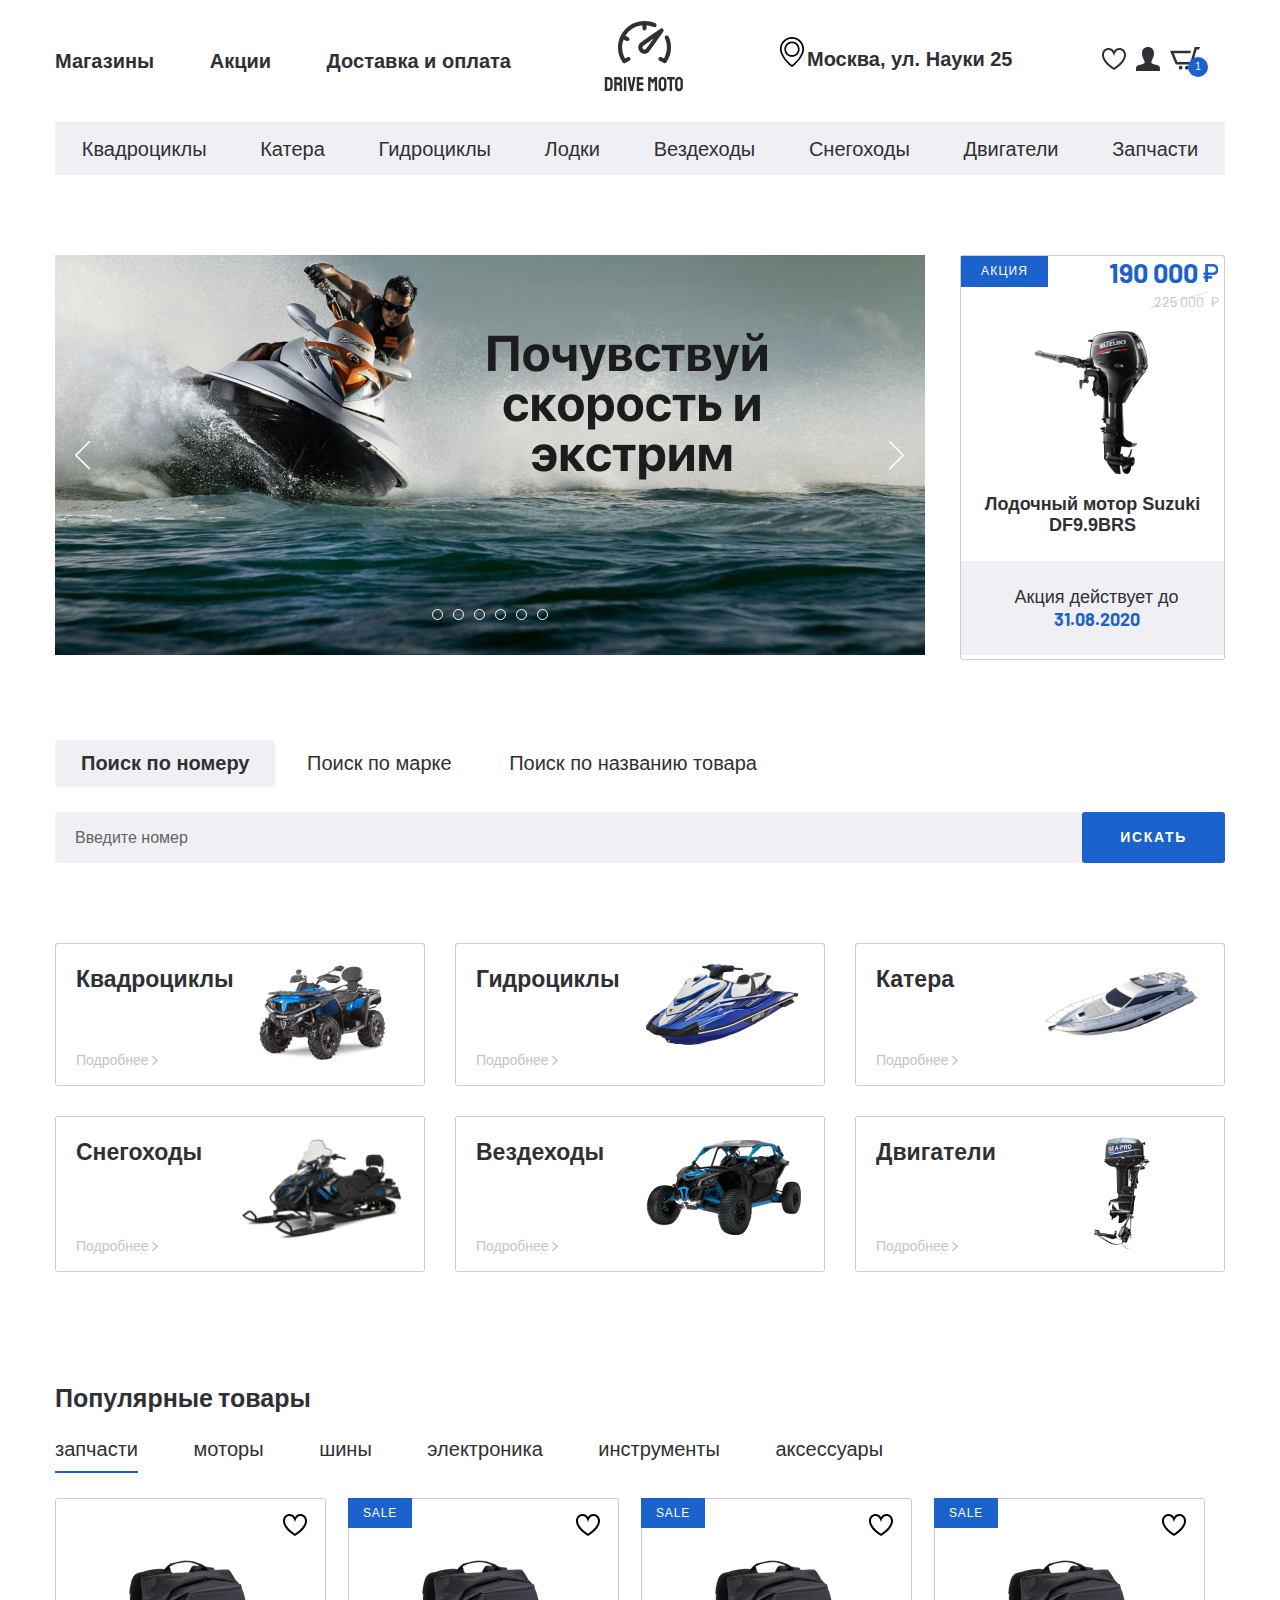
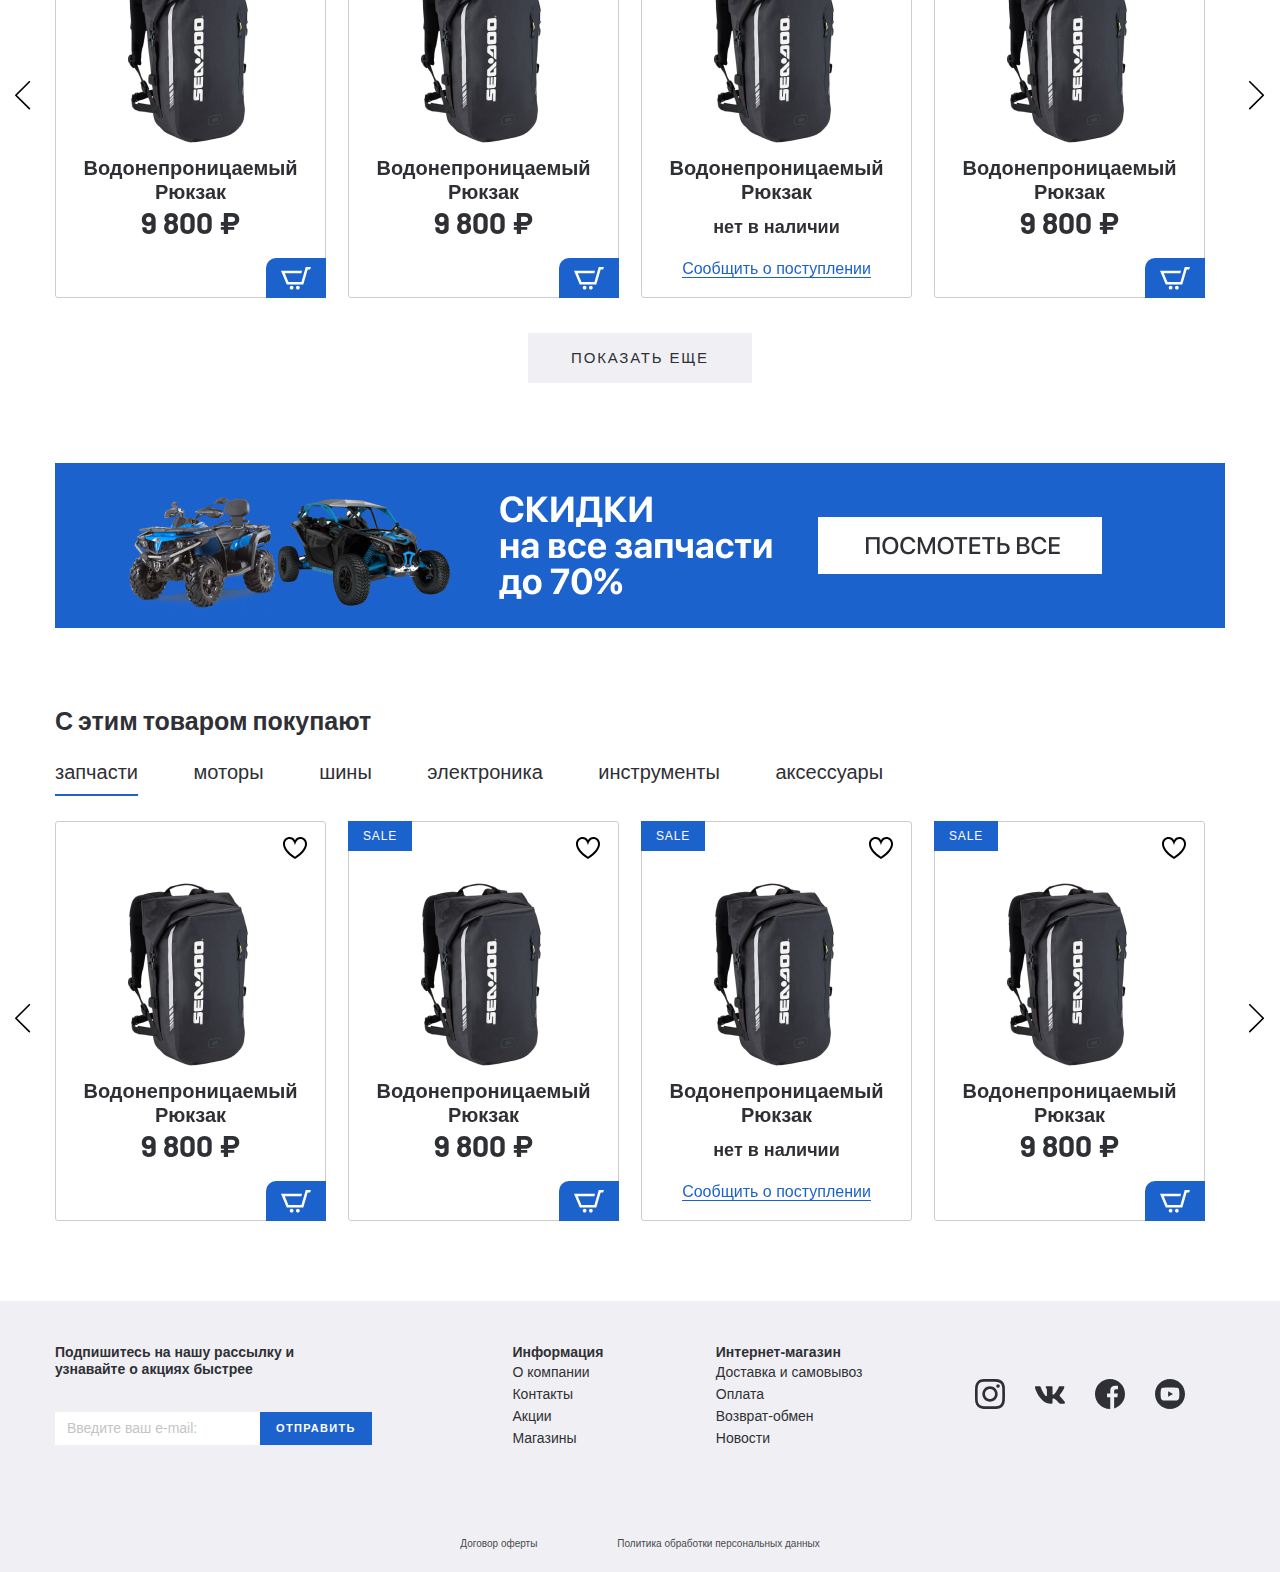
==== index.html @ 4c47f04c "Сверстал главную страницу магазина без адаптива" ====
<!DOCTYPE html>
<html lang="ru">

<head>
  <meta charset="UTF-8">
  <meta name="viewport" content="width=device-width, initial-scale=1.0">
  <meta http-equiv="X-UA-Compatible" content="ie=edge">
  <title>GIDRO</title>
  <link rel="stylesheet" href="css/normalize.css">
  <link rel="stylesheet" href="css/slick.css">
  <link rel="stylesheet" href="css/fonts.css">
  <link rel="preconnect" href="https://fonts.googleapis.com">
  <link rel="preconnect" href="https://fonts.gstatic.com" crossorigin>
  <link href="https://fonts.googleapis.com/css2?family=Barlow:wght@400;700&display=swap" rel="stylesheet">
  <link rel="stylesheet" href="css/style.css">
  <link rel="stylesheet" href="css/media.css">
</head>

<body>
  <header class="header">
    <div class="header__top">
      <div class="container">
        <div class="header__top-inner">
          <nav class="menu">
            <ul class="menu__list">
              <li class="menu__item">
                <a class="menu__link" href="#">
                  Магазины
                </a>
              </li>
              <li class="menu__item">
                <a class="menu__link" href="#">
                  Акции
                </a>
              </li>
              <li class="menu__item">
                <a class="menu__link" href="#">
                  Доставка и оплата
                </a>
              </li>
            </ul>
          </nav>
          <a class="logo" href="#">
            <img class="logo__img" src="images/logo.svg" alt="logo">
          </a>
          <div class="header__box">
            <p class="header__adress">
              Москва, ул. Науки 25
            </p>
            <ul class="user-list">
              <li class="user-list__item">
                <a class="user-list__link" href="#">
                  <img src="images/heart.svg" alt="">
                </a>
              </li>
              <li class="user-list__item">
                <a class="user-list__link" href="#">
                  <img src="images/user.svg" alt="">
                </a>
              </li>
              <li class="user-list__item">
                <a class="user-list__link basket" href="#">
                  <img src="images/basket.svg" alt="">
                  <p class="basket__num">1</p>
                </a>
              </li>
            </ul>
          </div>
        </div>
      </div>
    </div>
    <div class="header__bottom">
      <div class="container">
        <ul class="menu-categories">
          <li class="menu-categories__item">
            <a class="menu-categories__link" href="#">
              Квадроциклы
            </a>
          </li>
          <li class="menu-categories__item">
            <a class="menu-categories__link" href="#">
              Катера
            </a>
          </li>
          <li class="menu-categories__item">
            <a class="menu-categories__link" href="#">
              Гидроциклы
            </a>
          </li>
          <li class="menu-categories__item">
            <a class="menu-categories__link" href="#">
              Лодки
            </a>
          </li>
          <li class="menu-categories__item">
            <a class="menu-categories__link" href="#">
              Вездеходы
            </a>
          </li>
          <li class="menu-categories__item">
            <a class="menu-categories__link" href="#">
              Снегоходы
            </a>
          </li>
          <li class="menu-categories__item">
            <a class="menu-categories__link" href="#">
              Двигатели
            </a>
          </li>
          <li class="menu-categories__item">
            <a class="menu-categories__link" href="#">
              Запчасти
            </a>
          </li>
        </ul>
      </div>
    </div>
  </header>

  <section class="banner-section page-section">
    <div class="container">
      <div class="banner-section__inner">
        <div class="banner-section__slider">
          <a class="banner-section__slider-item" href="#">
            <img src="images/banner-slider.jpg" alt="">
          </a>
          <a class="banner-section__slider-item" href="#">
            <img src="images/banner-slider.jpg" alt="">
          </a>
          <a class="banner-section__slider-item" href="#">
            <img src="images/banner-slider.jpg" alt="">
          </a>
          <a class="banner-section__slider-item" href="#">
            <img src="images/banner-slider.jpg" alt="">
          </a>
          <a class="banner-section__slider-item" href="#">
            <img src="images/banner-slider.jpg" alt="">
          </a>
          <a class="banner-section__slider-item" href="#">
            <img src="images/banner-slider.jpg" alt="">
          </a>
        </div>
        <a class="banner-section__item sale-item" href="#">
          <div class="sale-item__top">
            <p class="sale-item__info">
              акция
            </p>
            <div class="sale-item__price">
              <div class="price sale-item__price-new">190 000</div>
              <div class="price sale-item__price-old">225 000</div>
            </div>
          </div>
          <img class="sale-item__img" src="images/content/sale-1.png" alt="">
          <h5 class="sale-item__title">
            Лодочный мотор
            Suzuki DF9.9BRS
          </h5>
          <div class="sale-item__footer">
            Акция действует до
            <span>31.08.2020</span>
          </div>
        </a>
      </div>
    </div>
  </section>
  <div class="search page-section">
    <div class="container">
      <div class="search__inner">
        <div class="search__tabs">
          <a class="tab search__tabs-item tab--active" href="#tab-1">
            Поиск по номеру
          </a>
          <a class="tab search__tabs-item" href="#tab-2">
            Поиск по марке
          </a>
          <a class="tab search__tabs-item" href="#tab-3">
            Поиск по названию товара
          </a>
          <div class="search__content">
            <div id="tab-1" class="tabs-content search__content-item tabs-content--active">
              <form class="search__content-form">
                <input class="search__content-input" type="text" placeholder="Введите номер">
                <button class="search__content-btn" type="submit">искать</button>
              </form>
            </div>
            <div id="tab-2" class="tabs-content search__content-item">
              <form class="search__content-form">
                <input class="search__content-input" type="text" placeholder="Введите марку">
                <button class="search__content-btn" type="submit">искать</button>
              </form>
            </div>
            <div id="tab-3" class="tabs-content search__content-item">
              <form class="search__content-form">
                <input class="search__content-input" type="text" placeholder="Введите название товара">
                <button class="search__content-btn" type="submit">искать</button>
              </form>
            </div>
          </div>
        </div>
      </div>
    </div>
  </div>
  <section class="categories page-section">
    <div class="container">
      <div class="categories__inner">
        <a class="categories__item" href="#">
          <div class="categories__item-info">
            <h4 class="categories__item-title">Квадроциклы</h4>
            <p class="categories__item-text">Подробнее</p>
          </div>
          <div class="categories__item-img">
            <img src="images/categories-1.png" alt="">
          </div>
        </a>
        <a class="categories__item" href="#">
          <div class="categories__item-info">
            <h4 class="categories__item-title">Гидроциклы</h4>
            <p class="categories__item-text">Подробнее</p>
          </div>
          <div class="categories__item-img">
            <img src="images/categories-2.png" alt="">
          </div>
        </a>
        <a class="categories__item" href="#">
          <div class="categories__item-info">
            <h4 class="categories__item-title">Катера</h4>
            <p class="categories__item-text">Подробнее</p>
          </div>
          <div class="categories__item-img">
            <img src="images/categories-3.png" alt="">
          </div>
        </a>
        <a class="categories__item" href="#">
          <div class="categories__item-info">
            <h4 class="categories__item-title">Снегоходы</h4>
            <p class="categories__item-text">Подробнее</p>
          </div>
          <div class="categories__item-img">
            <img src="images/categories-4.png" alt="">
          </div>
        </a>
        <a class="categories__item" href="#">
          <div class="categories__item-info">
            <h4 class="categories__item-title">Вездеходы</h4>
            <p class="categories__item-text">Подробнее</p>
          </div>
          <div class="categories__item-img">
            <img src="images/categories-5.png" alt="">
          </div>
        </a>
        <a class="categories__item" href="#">
          <div class="categories__item-info">
            <h4 class="categories__item-title">Двигатели</h4>
            <p class="categories__item-text">Подробнее</p>
          </div>
          <div class="categories__item-img">
            <img src="images/categories-6.png" alt="">
          </div>
        </a>
      </div>
    </div>
  </section>
  <section class="products">
    <div class="container">
      <div class="products__inner">
        <h3 class="products__title">Популярные товары</h3>
        <div class="tabs-wrapper">
          <div class="tabs products__tabs">
            <a class="tab products__tab tab--active" href="#product-tab-1">запчасти</a>
            <a class="tab products__tab" href="#product-tab-2">моторы</a>
            <a class="tab products__tab" href="#product-tab-3">шины </a>
            <a class="tab products__tab" href="#product-tab-4">электроника</a>
            <a class="tab products__tab" href="#product-tab-5">инструменты</a>
            <a class="tab products__tab" href="#product-tab-6">аксессуары </a>
          </div>
          <div class="tabs-container products__container">
            <div id="product-tab-1" class="tabs-content products__content ">
              <div class="product-slider">
                <div class="product-slider__item">
                  <div class="product-item__wrapper ">
                    <button class="product-item__favorite"></button>
                    <button class="product-item__basket">
                      <img src="images/basket-white.svg" alt="">
                    </button>
                    <a class="product-item__notify-link" href="">
                      <span>Сообщить о поступлении</span>
                    </a>
                    <a class="product-item " href="#">
                      <p class="product-item__hover-text">
                        посмотреть товар
                      </p>
                      <img class="product-item__img" src="images/product-1.png" alt="">
                      <h4 class="product-item__title">
                        Водонепроницаемый
                        Рюкзак
                      </h4>
                      <p class="price product-item__price">
                        9 800 ₽
                      </p>
                      <p class="product-item__notify-text">
                        нет в наличии
                      </p>
                    </a>
                  </div>
                </div>
                <div class="product-slider__item">
                  <div class="product-item__wrapper">
                    <button class="product-item__favorite"></button>
                    <button class="product-item__basket">
                      <img src="images/basket-white.svg" alt="">
                    </button>
                    <a class="product-item__notify-link" href="">
                      <span>Сообщить о поступлении</span>
                    </a>
                    <a class="product-item product-item--sale" href="#">
                      <p class="product-item__hover-text">
                        посмотреть товар
                      </p>
                      <img class="product-item__img" src="images/product-1.png" alt="">
                      <h4 class="product-item__title">
                        Водонепроницаемый
                        Рюкзак
                      </h4>
                      <p class="price product-item__price">
                        9 800 ₽
                      </p>
                      <p class="product-item__notify-text">
                        нет в наличии
                      </p>
                    </a>
                  </div>
                </div>
                <div class="product-slider__item">
                  <div class="product-item__wrapper product-item__not-available">
                    <button class="product-item__favorite"></button>
                    <button class="product-item__basket">
                      <img src="images/basket-white.svg" alt="">
                    </button>
                    <a class="product-item__notify-link" href="">
                      <span>Сообщить о поступлении</span>
                    </a>
                    <a class="product-item product-item--sale" href="#">
                      <p class="product-item__hover-text">
                        посмотреть товар
                      </p>
                      <img class="product-item__img" src="images/product-1.png" alt="">
                      <h4 class="product-item__title">
                        Водонепроницаемый
                        Рюкзак
                      </h4>
                      <p class="price product-item__price">
                        9 800 ₽
                      </p>
                      <p class="product-item__notify-text">
                        нет в наличии
                      </p>
                    </a>
                  </div>
                </div>
                <div class="product-slider__item">
                  <div class="product-item__wrapper">
                    <button class="product-item__favorite"></button>
                    <button class="product-item__basket">
                      <img src="images/basket-white.svg" alt="">
                    </button>
                    <a class="product-item__notify-link" href="">
                      <span>Сообщить о поступлении</span>
                    </a>
                    <a class="product-item product-item--sale" href="#">
                      <p class="product-item__hover-text">
                        посмотреть товар
                      </p>
                      <img class="product-item__img" src="images/product-1.png" alt="">
                      <h4 class="product-item__title">
                        Водонепроницаемый
                        Рюкзак
                      </h4>
                      <p class="price product-item__price">
                        9 800 ₽
                      </p>
                      <p class="product-item__notify-text">
                        нет в наличии
                      </p>
                    </a>
                  </div>
                </div>
                <div class="product-slider__item">
                  <div class="product-item__wrapper product-item__not-available">
                    <button class="product-item__favorite"></button>
                    <button class="product-item__basket">
                      <img src="images/basket-white.svg" alt="">
                    </button>
                    <a class="product-item__notify-link" href="">
                      <span>Сообщить о поступлении</span>
                    </a>
                    <a class="product-item product-item--sale" href="#">
                      <p class="product-item__hover-text">
                        посмотреть товар
                      </p>
                      <img class="product-item__img" src="images/product-1.png" alt="">
                      <h4 class="product-item__title">
                        Водонепроницаемый
                        Рюкзак
                      </h4>
                      <p class="price product-item__price">
                        9 800 ₽
                      </p>
                      <p class="product-item__notify-text">
                        нет в наличии
                      </p>
                    </a>
                  </div>
                </div>
                <div class="product-slider__item">
                  <div class="product-item__wrapper product-item__not-available">
                    <button class="product-item__favorite"></button>
                    <button class="product-item__basket">
                      <img src="images/basket-white.svg" alt="">
                    </button>
                    <a class="product-item__notify-link" href="">
                      <span>Сообщить о поступлении</span>
                    </a>
                    <a class="product-item product-item--sale" href="#">
                      <p class="product-item__hover-text">
                        посмотреть товар
                      </p>
                      <img class="product-item__img" src="images/product-1.png" alt="">
                      <h4 class="product-item__title">
                        Водонепроницаемый
                        Рюкзак
                      </h4>
                      <p class="price product-item__price">
                        9 800 ₽
                      </p>
                      <p class="product-item__notify-text">
                        нет в наличии
                      </p>
                    </a>
                  </div>
                </div>
                <div class="product-slider__item">
                  <div class="product-item__wrapper product-item__not-available">
                    <button class="product-item__favorite"></button>
                    <button class="product-item__basket">
                      <img src="images/basket-white.svg" alt="">
                    </button>
                    <a class="product-item__notify-link" href="#">
                      <span>Сообщить о поступлении</span>
                    </a>
                    <a class="product-item product-item--sale" href="#">
                      <p class="product-item__hover-text">
                        посмотреть товар
                      </p>
                      <img class="product-item__img" src="images/product-1.png" alt="">
                      <h4 class="product-item__title">
                        Водонепроницаемый
                        Рюкзак
                      </h4>
                      <p class="price product-item__price">
                        9 800 ₽
                      </p>
                      <p class="product-item__notify-text">
                        нет в наличии
                      </p>
                    </a>
                  </div>
                </div>
              </div>
            </div>
            <div id="product-tab-2" class="tabs-content products__content tabs-content--active">
              <div class="product-slider">
                <div class="product-slider__item">
                  <div class="product-item__wrapper ">
                    <button class="product-item__favorite"></button>
                    <button class="product-item__basket">
                      <img src="images/basket-white.svg" alt="">
                    </button>
                    <a class="product-item__notify-link" href="">
                      <span>Сообщить о поступлении</span>
                    </a>
                    <a class="product-item " href="#">
                      <p class="product-item__hover-text">
                        посмотреть товар
                      </p>
                      <img class="product-item__img" src="images/product-1.png" alt="">
                      <h4 class="product-item__title">
                        Водонепроницаемый
                        Рюкзак
                      </h4>
                      <p class="price product-item__price">
                        9 800 ₽
                      </p>
                      <p class="product-item__notify-text">
                        нет в наличии
                      </p>
                    </a>
                  </div>
                </div>
                <div class="product-slider__item">
                  <div class="product-item__wrapper">
                    <button class="product-item__favorite"></button>
                    <button class="product-item__basket">
                      <img src="images/basket-white.svg" alt="">
                    </button>
                    <a class="product-item__notify-link" href="">
                      <span>Сообщить о поступлении</span>
                    </a>
                    <a class="product-item product-item--sale" href="#">
                      <p class="product-item__hover-text">
                        посмотреть товар
                      </p>
                      <img class="product-item__img" src="images/product-1.png" alt="">
                      <h4 class="product-item__title">
                        Водонепроницаемый
                        Рюкзак
                      </h4>
                      <p class="price product-item__price">
                        9 800 ₽
                      </p>
                      <p class="product-item__notify-text">
                        нет в наличии
                      </p>
                    </a>
                  </div>
                </div>
                <div class="product-slider__item">
                  <div class="product-item__wrapper product-item__not-available">
                    <button class="product-item__favorite"></button>
                    <button class="product-item__basket">
                      <img src="images/basket-white.svg" alt="">
                    </button>
                    <a class="product-item__notify-link" href="">
                      <span>Сообщить о поступлении</span>
                    </a>
                    <a class="product-item product-item--sale" href="#">
                      <p class="product-item__hover-text">
                        посмотреть товар
                      </p>
                      <img class="product-item__img" src="images/product-1.png" alt="">
                      <h4 class="product-item__title">
                        Водонепроницаемый
                        Рюкзак
                      </h4>
                      <p class="price product-item__price">
                        9 800 ₽
                      </p>
                      <p class="product-item__notify-text">
                        нет в наличии
                      </p>
                    </a>
                  </div>
                </div>
                <div class="product-slider__item">
                  <div class="product-item__wrapper">
                    <button class="product-item__favorite"></button>
                    <button class="product-item__basket">
                      <img src="images/basket-white.svg" alt="">
                    </button>
                    <a class="product-item__notify-link" href="">
                      <span>Сообщить о поступлении</span>
                    </a>
                    <a class="product-item product-item--sale" href="#">
                      <p class="product-item__hover-text">
                        посмотреть товар
                      </p>
                      <img class="product-item__img" src="images/product-1.png" alt="">
                      <h4 class="product-item__title">
                        Водонепроницаемый
                        Рюкзак
                      </h4>
                      <p class="price product-item__price">
                        9 800 ₽
                      </p>
                      <p class="product-item__notify-text">
                        нет в наличии
                      </p>
                    </a>
                  </div>
                </div>
                <div class="product-slider__item">
                  <div class="product-item__wrapper product-item__not-available">
                    <button class="product-item__favorite"></button>
                    <button class="product-item__basket">
                      <img src="images/basket-white.svg" alt="">
                    </button>
                    <a class="product-item__notify-link" href="">
                      <span>Сообщить о поступлении</span>
                    </a>
                    <a class="product-item product-item--sale" href="#">
                      <p class="product-item__hover-text">
                        посмотреть товар
                      </p>
                      <img class="product-item__img" src="images/product-1.png" alt="">
                      <h4 class="product-item__title">
                        Водонепроницаемый
                        Рюкзак
                      </h4>
                      <p class="price product-item__price">
                        9 800 ₽
                      </p>
                      <p class="product-item__notify-text">
                        нет в наличии
                      </p>
                    </a>
                  </div>
                </div>
                <div class="product-slider__item">
                  <div class="product-item__wrapper product-item__not-available">
                    <button class="product-item__favorite"></button>
                    <button class="product-item__basket">
                      <img src="images/basket-white.svg" alt="">
                    </button>
                    <a class="product-item__notify-link" href="">
                      <span>Сообщить о поступлении</span>
                    </a>
                    <a class="product-item product-item--sale" href="#">
                      <p class="product-item__hover-text">
                        посмотреть товар
                      </p>
                      <img class="product-item__img" src="images/product-1.png" alt="">
                      <h4 class="product-item__title">
                        Водонепроницаемый
                        Рюкзак
                      </h4>
                      <p class="price product-item__price">
                        9 800 ₽
                      </p>
                      <p class="product-item__notify-text">
                        нет в наличии
                      </p>
                    </a>
                  </div>
                </div>
                <div class="product-slider__item">
                  <div class="product-item__wrapper product-item__not-available">
                    <button class="product-item__favorite"></button>
                    <button class="product-item__basket">
                      <img src="images/basket-white.svg" alt="">
                    </button>
                    <a class="product-item__notify-link" href="#">
                      <span>Сообщить о поступлении</span>
                    </a>
                    <a class="product-item product-item--sale" href="#">
                      <p class="product-item__hover-text">
                        посмотреть товар
                      </p>
                      <img class="product-item__img" src="images/product-1.png" alt="">
                      <h4 class="product-item__title">
                        Водонепроницаемый
                        Рюкзак
                      </h4>
                      <p class="price product-item__price">
                        9 800 ₽
                      </p>
                      <p class="product-item__notify-text">
                        нет в наличии
                      </p>
                    </a>
                  </div>
                </div>
              </div>
            </div>
            <div id="product-tab-3" class="tabs-content products__content">slider-3</div>
            <div id="product-tab-4" class="tabs-content products__content">slider-4</div>
            <div id="product-tab-5" class="tabs-content products__content">slider-5</div>
            <div id="product-tab-6" class="tabs-content products__content">slider-6</div>
          </div>
        </div>
        <div class="product__more">
          <a class="product__more-link" href="#">Показать еще</a>
        </div>
      </div>
    </div>
  </section>

  <div class="banner">
    <div class="container">
      <a class="banner__link" href="#">
        <img src="images/content/banner.jpg" alt="">
      </a>
    </div>
  </div>

    <section class="products">
    <div class="container">
      <div class="products__inner">
        <h3 class="products__title">С этим товаром покупают</h3>
        <div class="tabs-wrapper">
          <div class="tabs products__tabs">
            <a class="tab products__tab tab--active" href="#popular-tab-1">запчасти</a>
            <a class="tab products__tab" href="#popular-tab-2">моторы</a>
            <a class="tab products__tab" href="#popular-tab-3">шины </a>
            <a class="tab products__tab" href="#popular-tab-4">электроника</a>
            <a class="tab products__tab" href="#popular-tab-5">инструменты</a>
            <a class="tab products__tab" href="#popular-tab-6">аксессуары </a>
          </div>
          <div class="tabs-container products__container">
            <div id="popular-tab-1" class="tabs-content products__content ">
              <div class="product-slider">
                <div class="product-slider__item">
                  <div class="product-item__wrapper ">
                    <button class="product-item__favorite"></button>
                    <button class="product-item__basket">
                      <img src="images/basket-white.svg" alt="">
                    </button>
                    <a class="product-item__notify-link" href="">
                      <span>Сообщить о поступлении</span>
                    </a>
                    <a class="product-item " href="#">
                      <p class="product-item__hover-text">
                        посмотреть товар
                      </p>
                      <img class="product-item__img" src="images/product-1.png" alt="">
                      <h4 class="product-item__title">
                        Водонепроницаемый
                        Рюкзак
                      </h4>
                      <p class="price product-item__price">
                        9 800 ₽
                      </p>
                      <p class="product-item__notify-text">
                        нет в наличии
                      </p>
                    </a>
                  </div>
                </div>
                <div class="product-slider__item">
                  <div class="product-item__wrapper">
                    <button class="product-item__favorite"></button>
                    <button class="product-item__basket">
                      <img src="images/basket-white.svg" alt="">
                    </button>
                    <a class="product-item__notify-link" href="">
                      <span>Сообщить о поступлении</span>
                    </a>
                    <a class="product-item product-item--sale" href="#">
                      <p class="product-item__hover-text">
                        посмотреть товар
                      </p>
                      <img class="product-item__img" src="images/product-1.png" alt="">
                      <h4 class="product-item__title">
                        Спасательный жилет BRP Men's Airflow PFD
                      </h4>
                      <p class="price product-item__price">
                        6 900 ₽
                      </p>
                      <p class="product-item__notify-text">
                        нет в наличии
                      </p>
                    </a>
                  </div>
                </div>
                <div class="product-slider__item">
                  <div class="product-item__wrapper product-item__not-available">
                    <button class="product-item__favorite"></button>
                    <button class="product-item__basket">
                      <img src="images/basket-white.svg" alt="">
                    </button>
                    <a class="product-item__notify-link" href="">
                      <span>Сообщить о поступлении</span>
                    </a>
                    <a class="product-item product-item--sale" href="#">
                      <p class="product-item__hover-text">
                        посмотреть товар
                      </p>
                      <img class="product-item__img" src="images/product-1.png" alt="">
                      <h4 class="product-item__title">
                        Водонепроницаемый
                        Рюкзак
                      </h4>
                      <p class="price product-item__price">
                        9 800 ₽
                      </p>
                      <p class="product-item__notify-text">
                        нет в наличии
                      </p>
                    </a>
                  </div>
                </div>
                <div class="product-slider__item">
                  <div class="product-item__wrapper">
                    <button class="product-item__favorite"></button>
                    <button class="product-item__basket">
                      <img src="images/basket-white.svg" alt="">
                    </button>
                    <a class="product-item__notify-link" href="">
                      <span>Сообщить о поступлении</span>
                    </a>
                    <a class="product-item product-item--sale" href="#">
                      <p class="product-item__hover-text">
                        посмотреть товар
                      </p>
                      <img class="product-item__img" src="images/product-1.png" alt="">
                      <h4 class="product-item__title">
                        Водонепроницаемый
                        Рюкзак
                      </h4>
                      <p class="price product-item__price">
                        9 800 ₽
                      </p>
                      <p class="product-item__notify-text">
                        нет в наличии
                      </p>
                    </a>
                  </div>
                </div>
                <div class="product-slider__item">
                  <div class="product-item__wrapper product-item__not-available">
                    <button class="product-item__favorite"></button>
                    <button class="product-item__basket">
                      <img src="images/basket-white.svg" alt="">
                    </button>
                    <a class="product-item__notify-link" href="">
                      <span>Сообщить о поступлении</span>
                    </a>
                    <a class="product-item product-item--sale" href="#">
                      <p class="product-item__hover-text">
                        посмотреть товар
                      </p>
                      <img class="product-item__img" src="images/product-1.png" alt="">
                      <h4 class="product-item__title">
                        Водонепроницаемый
                        Рюкзак
                      </h4>
                      <p class="price product-item__price">
                        9 800 ₽
                      </p>
                      <p class="product-item__notify-text">
                        нет в наличии
                      </p>
                    </a>
                  </div>
                </div>
                <div class="product-slider__item">
                  <div class="product-item__wrapper product-item__not-available">
                    <button class="product-item__favorite"></button>
                    <button class="product-item__basket">
                      <img src="images/basket-white.svg" alt="">
                    </button>
                    <a class="product-item__notify-link" href="">
                      <span>Сообщить о поступлении</span>
                    </a>
                    <a class="product-item product-item--sale" href="#">
                      <p class="product-item__hover-text">
                        посмотреть товар
                      </p>
                      <img class="product-item__img" src="images/product-1.png" alt="">
                      <h4 class="product-item__title">
                        Водонепроницаемый
                        Рюкзак
                      </h4>
                      <p class="price product-item__price">
                        9 800 ₽
                      </p>
                      <p class="product-item__notify-text">
                        нет в наличии
                      </p>
                    </a>
                  </div>
                </div>
                <div class="product-slider__item">
                  <div class="product-item__wrapper product-item__not-available">
                    <button class="product-item__favorite"></button>
                    <button class="product-item__basket">
                      <img src="images/basket-white.svg" alt="">
                    </button>
                    <a class="product-item__notify-link" href="#">
                      <span>Сообщить о поступлении</span>
                    </a>
                    <a class="product-item product-item--sale" href="#">
                      <p class="product-item__hover-text">
                        посмотреть товар
                      </p>
                      <img class="product-item__img" src="images/product-1.png" alt="">
                      <h4 class="product-item__title">
                        Водонепроницаемый
                        Рюкзак
                      </h4>
                      <p class="price product-item__price">
                        9 800 ₽
                      </p>
                      <p class="product-item__notify-text">
                        нет в наличии
                      </p>
                    </a>
                  </div>
                </div>
              </div>
            </div>
            <div id="popular-tab-2" class="tabs-content products__content tabs-content--active">
              <div class="product-slider">
                <div class="product-slider__item">
                  <div class="product-item__wrapper ">
                    <button class="product-item__favorite"></button>
                    <button class="product-item__basket">
                      <img src="images/basket-white.svg" alt="">
                    </button>
                    <a class="product-item__notify-link" href="">
                      <span>Сообщить о поступлении</span>
                    </a>
                    <a class="product-item " href="#">
                      <p class="product-item__hover-text">
                        посмотреть товар
                      </p>
                      <img class="product-item__img" src="images/product-1.png" alt="">
                      <h4 class="product-item__title">
                        Водонепроницаемый
                        Рюкзак
                      </h4>
                      <p class="price product-item__price">
                        9 800 ₽
                      </p>
                      <p class="product-item__notify-text">
                        нет в наличии
                      </p>
                    </a>
                  </div>
                </div>
                <div class="product-slider__item">
                  <div class="product-item__wrapper">
                    <button class="product-item__favorite"></button>
                    <button class="product-item__basket">
                      <img src="images/basket-white.svg" alt="">
                    </button>
                    <a class="product-item__notify-link" href="">
                      <span>Сообщить о поступлении</span>
                    </a>
                    <a class="product-item product-item--sale" href="#">
                      <p class="product-item__hover-text">
                        посмотреть товар
                      </p>
                      <img class="product-item__img" src="images/product-1.png" alt="">
                      <h4 class="product-item__title">
                        Водонепроницаемый
                        Рюкзак
                      </h4>
                      <p class="price product-item__price">
                        9 800 ₽
                      </p>
                      <p class="product-item__notify-text">
                        нет в наличии
                      </p>
                    </a>
                  </div>
                </div>
                <div class="product-slider__item">
                  <div class="product-item__wrapper product-item__not-available">
                    <button class="product-item__favorite"></button>
                    <button class="product-item__basket">
                      <img src="images/basket-white.svg" alt="">
                    </button>
                    <a class="product-item__notify-link" href="">
                      <span>Сообщить о поступлении</span>
                    </a>
                    <a class="product-item product-item--sale" href="#">
                      <p class="product-item__hover-text">
                        посмотреть товар
                      </p>
                      <img class="product-item__img" src="images/product-1.png" alt="">
                      <h4 class="product-item__title">
                        Водонепроницаемый
                        Рюкзак
                      </h4>
                      <p class="price product-item__price">
                        9 800 ₽
                      </p>
                      <p class="product-item__notify-text">
                        нет в наличии
                      </p>
                    </a>
                  </div>
                </div>
                <div class="product-slider__item">
                  <div class="product-item__wrapper">
                    <button class="product-item__favorite"></button>
                    <button class="product-item__basket">
                      <img src="images/basket-white.svg" alt="">
                    </button>
                    <a class="product-item__notify-link" href="">
                      <span>Сообщить о поступлении</span>
                    </a>
                    <a class="product-item product-item--sale" href="#">
                      <p class="product-item__hover-text">
                        посмотреть товар
                      </p>
                      <img class="product-item__img" src="images/product-1.png" alt="">
                      <h4 class="product-item__title">
                        Водонепроницаемый
                        Рюкзак
                      </h4>
                      <p class="price product-item__price">
                        9 800 ₽
                      </p>
                      <p class="product-item__notify-text">
                        нет в наличии
                      </p>
                    </a>
                  </div>
                </div>
                <div class="product-slider__item">
                  <div class="product-item__wrapper product-item__not-available">
                    <button class="product-item__favorite"></button>
                    <button class="product-item__basket">
                      <img src="images/basket-white.svg" alt="">
                    </button>
                    <a class="product-item__notify-link" href="">
                      <span>Сообщить о поступлении</span>
                    </a>
                    <a class="product-item product-item--sale" href="#">
                      <p class="product-item__hover-text">
                        посмотреть товар
                      </p>
                      <img class="product-item__img" src="images/product-1.png" alt="">
                      <h4 class="product-item__title">
                        Водонепроницаемый
                        Рюкзак
                      </h4>
                      <p class="price product-item__price">
                        9 800 ₽
                      </p>
                      <p class="product-item__notify-text">
                        нет в наличии
                      </p>
                    </a>
                  </div>
                </div>
                <div class="product-slider__item">
                  <div class="product-item__wrapper product-item__not-available">
                    <button class="product-item__favorite"></button>
                    <button class="product-item__basket">
                      <img src="images/basket-white.svg" alt="">
                    </button>
                    <a class="product-item__notify-link" href="">
                      <span>Сообщить о поступлении</span>
                    </a>
                    <a class="product-item product-item--sale" href="#">
                      <p class="product-item__hover-text">
                        посмотреть товар
                      </p>
                      <img class="product-item__img" src="images/product-1.png" alt="">
                      <h4 class="product-item__title">
                        Водонепроницаемый
                        Рюкзак
                      </h4>
                      <p class="price product-item__price">
                        9 800 ₽
                      </p>
                      <p class="product-item__notify-text">
                        нет в наличии
                      </p>
                    </a>
                  </div>
                </div>
                <div class="product-slider__item">
                  <div class="product-item__wrapper product-item__not-available">
                    <button class="product-item__favorite"></button>
                    <button class="product-item__basket">
                      <img src="images/basket-white.svg" alt="">
                    </button>
                    <a class="product-item__notify-link" href="#">
                      <span>Сообщить о поступлении</span>
                    </a>
                    <a class="product-item product-item--sale" href="#">
                      <p class="product-item__hover-text">
                        посмотреть товар
                      </p>
                      <img class="product-item__img" src="images/product-1.png" alt="">
                      <h4 class="product-item__title">
                        Водонепроницаемый
                        Рюкзак
                      </h4>
                      <p class="price product-item__price">
                        9 800 ₽
                      </p>
                      <p class="product-item__notify-text">
                        нет в наличии
                      </p>
                    </a>
                  </div>
                </div>
              </div>
            </div>
            <div id="popular-tab-3" class="tabs-content products__content">slider-3</div>
            <div id="popular-tab-4" class="tabs-content products__content">slider-4</div>
            <div id="popular-tab-5" class="tabs-content products__content">slider-5</div>
            <div id="popular-tab-6" class="tabs-content products__content">slider-6</div>
          </div>
        </div>
        
      </div>
    </div>
  </section>

  <footer class="footer">
    <div class="container">
      <div class="footer__top">
        <div class="footer__top-inner">
          <div class="footer__top-item footer__top-newslatter">
            <h6 class="footer__top-title">
              Подпишитесь на нашу рассылку 
              и узнавайте о акциях быстрее
            </h6>
            <form action="" class="footer-form">
              <input class="footer-form__input" type="text" placeholder="Введите ваш e-mail:">
              <button class="footer-form__btn" type="submit">
                Отправить
              </button>
            </form>
          </div>
          <div class="footer__top-item ">
            <h6 class="footer__top-title">
              Информация
            </h6>
            <ul class="footer-list">
              <li class="footer-list__item">
                <a href="#">О компании</a>
              </li>
              <li class="footer-list__item">
                <a href="#">Контакты</a>
              </li>
              <li class="footer-list__item">
                <a href="#">Акции</a>
              </li>
              <li class="footer-list__item">
                <a href="#">Магазины</a>
              </li>
            </ul>
          </div>
          <div class="footer__top-item">
            <h6 class="footer__top-title">
              Интернет-магазин
            </h6>
            <ul class="footer-list">
              <li class="footer-list__item">
                <a href="#">Доставка и самовывоз</a>
              </li>
              <li class="footer-list__item">
                <a href="#">Оплата</a>
              </li>
              <li class="footer-list__item">
                <a href="#">Возврат-обмен</a>
              </li>
              <li class="footer-list__item">
                <a href="#">Новости</a>
              </li>
            </ul>
          </div>
          <div class="footer__top-item footer__top-social">
              <ul class="social-list">
                <li class="social-list__item">
                  <a href="">
                    <img src="images/instagram.svg" alt="">
                  </a>
                </li>
                <li class="social-list__item">
                  <a href="">
                    <img src="images/vk.svg" alt="">
                  </a>
                </li>
                <li class="social-list__item">
                  <a href="">
                    <img src="images/facebook.svg" alt="">
                  </a>
                </li>
                <li class="social-list__item">
                  <a href="">
                    <img src="images/youtube.svg" alt="">
                  </a>
                </li>
              </ul>
          </div>
        </div>
      </div>
      <div class="footer__bottom">
        <a  class="footer__bottom-link" href="">
          Договор оферты
        </a>
        <a  class="footer__bottom-link" href="">
          Политика обработки персональных данных
        </a>
      </div>
    </div>
    
  </footer>

  <script src="https://ajax.googleapis.com/ajax/libs/jquery/3.4.1/jquery.min.js"></script>
  <script src="js/slick.min.js"></script>
  <script src="js/main.js"></script>


</body>

</html>


<!-- <div class="tabs-wrapper">
  <div class="tabs">
     <a class="tab tab--active" href="#"></a>
  </div>
  <div class="tabs-container">
    <div class="tabs-content"></div>
  </div>
</div>  -->
---- css/fonts.css ----
@font-face {
    font-family: 'SFProDisplay-Regular', sans-serif;
    src: url('../images/SFProDisplay-Regular.woff2') format('woff2'),
         url('../images/SFProDisplay-Regular.woff') format('woff');
    font-weight: 400;
    font-style: normal;
    font-display: swap;
}

@font-face {
    font-family: 'SFProDisplay-Medium', sans-serif;
    src: url('../images/SFProDisplay-Medium.woff2') format('woff2'),
         url('../images/SFProDisplay-Medium.woff') format('woff');
    font-weight: 500;
    font-style: normal;
    font-display: swap;
}

@font-face {
    font-family: 'SFProDisplay-Semi-Bold', sans-serif;
    src: url('../images/SFProDisplay-Semi-Bold.woff2') format('woff2'),
         url('../images/SFProDisplay-Semi-Bold.woff') format('woff');
    font-weight: 600;
    font-style: normal;
    font-display: swap;
}
@font-face {
    font-family: 'SFProDisplay-Bold', sans-serif;
    src: url('../images/SFProDisplay-Bold.woff2') format('woff2'),
         url('../images/SFProDisplay-Bold.woff') format('woff');
    font-weight: 700;
    font-style: normal;
    font-display: swap;
}
---- css/style.css ----
html {
    box-sizing: border-box;
}

*,
*::before,
*::after {
    box-sizing: inherit;
}

a {
    text-decoration: none;
    color: inherit;
    display: inline-block;
}

ul,
li {
    margin: 0;
    padding: 0;
    list-style: none;
}

h1,
h2,
h3,
h4,
h5,
h6 {
    margin: 0;
}

p {
    margin: 0;
}

body {
    color: #2F3035;
    font-family: SF Pro Display-Regular, sans-serif;
    font-weight: 400;
    font-size: 20px;
    line-height: 24px;
}

.container {
    max-width: 1200px;
    padding: 0 15px;
    margin: 0 auto;
}

.page-section {
    margin-bottom: 80px;
}

.header__top-inner {
    display: flex;
    justify-content: space-between;
    align-items: center;
    min-height: 122px;
    font-family: SFProDisplay-Bold, sans-serif;
    font-weight: 700;
}

.menu__item {
    display: inline-block;
}

.menu__item+.menu__item {
    padding-left: 50px;
}

.header__box {
    display: flex;
}

.header__adress {
    margin-right: 60px;
    width: 265px;
    padding-left: 30px;
    position: relative;
}

.header__adress::before {
    content: '';
    position: absolute;
    left: 0px;
    top: -10px;
    background-image: url(../images/adress.svg);
    width: 30px;
    height: 30px;
}

.user-list {
    margin-right: 15px;
    display: flex;
    align-items: center;
}

.user-list__item {
    padding-right: 10px;
}

.basket {
    position: relative;
}

.basket__num {
    font-family: 'SFProDisplay-Medium', sans-serif;
    position: absolute;
    background: #1C62CD;
    color: #fff;
    font-weight: 500;
    font-size: 10px;
    line-height: 20px;
    width: 20px;
    height: 20px;
    right: -8px;
    bottom: -2px;
    border-radius: 50%;
    text-align: center;
}

.header__bottom {
    margin-bottom: 80px;
}

.menu-categories {
    background: #F0F0F4;
    min-height: 53px;
    display: flex;
    align-items: center;
    justify-content: space-around;
}

.menu-categories__item {
    position: relative;
}

.menu-categories__link {
    transition: all 0.4s;
    font-weight: normal;
    padding: 15px 0 14px;
    position: relative;
}

.menu-categories__link::before {
    content: '';
    position: absolute;
    width: 0;
    left: auto;
    right: 0;
    background-color: #1C62CD;
    height: 3px;
    bottom: -2px;
    transition: all .3s;
}

.menu-categories__link:hover {
    color: black;
}

.menu-categories__link:hover::before {
    width: 100%;
    right: auto;
    left: 0;
}

.banner-section__inner {
    display: flex;
    justify-content: space-between;
}

.banner-section__slider {
    max-width: 870px;
}

.banner-section__slider-btn,
.product-slider__slider-btn {
    position: absolute;
    top: 50%;
    transform: translateY(-50%);
    background-color: transparent;
    border: none;
    margin: 0;
    padding: 0;
    z-index: 5;
    cursor: pointer;
}

.banner-section__slider-btnprev {
    left: 20px;
}

.banner-section__slider-btnnext {
    right: 20px;
}

.slick-dots {
    position: absolute;
    bottom: 40px;
    left: 0;
    right: 0;
    text-align: center;
}

.slick-dots li {
    display: inline-block;
    padding: 0 5px;
}


.slick-dots button {
    margin: 0;
    padding: 0;
    font-size: 0;
    width: 11px;
    height: 11px;
    border: 1px solid #fff;
    border-radius: 50%;
    background-color: transparent;
}

.slick-active li button {
    background-color: #fff;
}

.sale-item {
    max-width: 265px;
    text-align: center;
    border: 1px solid #cdcdcd;
    border-radius: 3px;
}

.sale-item__top {
    display: flex;
    justify-content: space-between;
    align-items: flex-start;
}

.sale-item__info {
    color: #fff;
    background-color: #1C62CD;
    text-transform: uppercase;
    padding: 8px 20px;
    font-size: 12px;
    line-height: 15px;
    letter-spacing: 0.1em;
    height: 100%;
}

.price {
    font-family: 'Barlow', sans-serif;
    position: relative;
}

.sale-item__price {
    text-align: right;
}

.sale-item__price-new {
    font-weight: 700;
    font-size: 27px;
    line-height: 32px;
    color: #1C62CD;
    margin-right: 6px;
    padding-right: 20px;
    position: relative;
}

.sale-item__price-new::after {
    content: '';
    position: absolute;
    background-image: url('../images/icons-price.svg');
    right: 0;
    top: 8px;
    width: 15px;
    height: 18px;
}

.sale-item__price-old {
    font-weight: 400;
    font-size: 14px;
    line-height: 17px;
    color: #C4C4C4;
    margin-right: 15px;
    background-image: url('../images/icon-old-line.svg');
    background-repeat: no-repeat;
    padding: 2px 5px;
    display: inline-block;
}

.sale-item__price-old::after {
    content: '';
    position: absolute;
    background-image: url('../images/icons-price-old.svg');
    right: -10px;
    top: 6px;
    width: 8px;
    height: 10px;
}

.sale-item__footer {
    font-size: 18px;
    line-height: 21px;
    color: #2F3035;
    text-align: center;
    padding: 26px 12px 25px 20px;
    background: #F0F0F4;
}

.sale-item__footer span {
    font-family: 'Barlow', sans-serif;
    font-weight: 700;
    line-height: 22px;
    color: #1C62CD;
    display: block;
}

.sale-item__title {
    font-family: 'SFProDisplay-Bold', sans-serif;
    font-size: 18px;
    line-height: 21px;
    text-align: center;
    color: #2F3035;
    margin-bottom: 25px;
}

.sale-item__img {
    object-fit: contain;
}

.search__tabs {
    margin-bottom: 25px;
}

.search__tabs-item {
    padding: 11px 26px 12px;
    margin-bottom: 25px;
}

.tabs-content {
    display: none;
}

.tabs-content.tabs-content--active {
    display: block;
}

.search__tabs-item.tab--active {
    border-radius: 5px;
    background: #F0F0F4;
    font-family: 'SFProDisplay-Bold', sans-serif;
    font-weight: 700;
}

.search__content-form {
    display: flex;
}

.search__content-input {
    background: #F0F0F4;
    border-radius: 3px;
    padding: 5px 20px;
    border: none;
    line-height: 19px;
    font-size: 16px;
    width: 100%;
}

.search__content-input::placeholder {
    color: #656464;
}

.search__content-btn {
    font-family: 'SFProDisplay-Bold', sans-serif;
    font-weight: bold;
    padding: 17px 38px;
    background: #1C62CD;
    border-radius: 3px;
    font-size: 14px;
    line-height: 17px;
    letter-spacing: 0.12em;
    text-transform: uppercase;
    color: #FFFFFF;
    border: none;
    margin-left: -3px;
}

.categories__inner {
    display: flex;
    justify-content: space-between;
    flex-wrap: wrap;
}

.categories__item {
    margin-bottom: 30px;
    border: 1px solid #cdcdcd;
    border-radius: 3px;
    width: 370px;
    display: flex;
    padding: 20px 20px 16px;
    justify-content: space-between;
    transition: all .3s;
}

.categories__item:hover {
    box-shadow: 3px 3px 20px rgba(50, 50, 50, 0.25);
}

.categories__item-info {
    width: 50%;
    display: flex;
    flex-direction: column;
    justify-content: space-between;

}

.categories__item-title {
    font-family: 'Barlow', sans-serif;
    font-style: bold;
    font-size: 23px;
    line-height: 28px;
    transition: all .3s;
}

.categories__item:hover .categories__item-title {
    color: #1C62CD;
}

.categories__item-text {
    font-size: 14px;
    line-height: 17px;
    color: #C4C4C4;
}

.categories__item-text::after {
    content: url('../images/link-arrow.svg');
    padding-left: 3px;
}

.categories__item-img {
    text-align: center;
    width: 50%;
}

.categories__item-img img {
    max-width: 100%;
}

.products__title {
    font-family: 'Barlow', sans-serif;
    font-style: normal;
    font-weight: 700;
    font-size: 25px;
    line-height: 30px;
    margin-bottom: 25px;
}

.product-item__wrapper {
    position: relative;
    width: 271px;

}

.product-item {
    min-height: 400px;
    border-radius: 3px;
    border: 1px solid #CDCDCD;
    text-align: center;
    /* display: inline-block; */
    padding: 52px 20px 31px;
    transition: all .3s;
}

.product-item__favorite {
    position: absolute;
    top: 16px;
    right: 19px;
    width: 24px;
    height: 22px;
    background-color: transparent;
    border: none;
    outline: none;
    z-index: 5;
}

.product-item__favorite::before {
    content: '';
    position: absolute;
    width: 24px;
    height: 22px;
    top: 0;
    left: 0;
    background-image: url('../images/favorite.svg');
    cursor: pointer;
}

.product-item__favorite--active::before {
    background-image: url('../images/favorite-active.svg');
}

.product-item__price {
    font-family: 'Barlow';
    font-style: normal;
    font-weight: 700;
    font-size: 30px;
    line-height: 36px;
    text-align: center;
}

.product-item__basket {
    position: absolute;
    width: 60px;
    height: 40px;
    background: #1C62CD;
    border-radius: 10px 0px 0px 0px;
    border: none;
    bottom: 0;
    right: 0;
    padding-top: 7px;
    cursor: pointer;
    z-index: 10;
}

.product-item__hover-text {
    padding: 18px 21px 17px 22px;
    text-align: center;
    background-color: rgba(255, 255, 255, .9);
    box-shadow: 0px 0px 15px rgba(0, 0, 0, 0.2);
    border-radius: 3px;
    position: absolute;
    left: 12%;
    top: 30%;
    opacity: 0;
    transition: all 0.3s;
}

.product-item:hover .product-item__hover-text {
    opacity: 1;
    color: #2F3035;
}

.product-item:hover {
    box-shadow: 3px 3px 20px rgba(50, 50, 50, 0.25);
    color: #1C62CD;
}

.product-item:hover .product-item__notify-text {
    color: #2F3035;
}

.product-item--sale::before {
    content: 'SALE';
    position: absolute;
    padding: 8px 15px;
    background-color: #1c62cd;
    top: 0;
    left: 0;
    font-size: 12px;
    line-height: 14px;
    letter-spacing: 0.07em;
    color: #FFFFFF;
}

.product-item__wrapper.product-item__not-available .product-item__price {
    display: none;
}

.product-item__notify-text {
    display: none;
    font-weight: 700;
    font-size: 18px;
    line-height: 21px;
}

.product-item:hover .product-item__notify-text {
    color: #2F3035;
}

.product-item__wrapper.product-item__not-available .product-item__notify-text {
    display: block;
}

.product-item__wrapper.product-item__not-available .product-item__basket {
    display: none;
}

.product-item__notify-link {
    display: none;
}


.product-item__wrapper.product-item__not-available .product-item__notify-link {
    display: block;
    position: absolute;
    left: 0;
    right: 0;
    bottom: 20px;
    font-size: 16px;
    line-height: 19px;
    color: #1C62CD;
    text-align: center;
}

.product-item__wrapper.product-item__not-available .product-item__title {
    padding-bottom: 13px;
}

.product-item__wrapper.product-item__not-available .product-item__notify-link span {
    border-bottom: 1px solid #1C62CD;
}

.products__tab+.products__tab {
    margin-left: 50px;
}

.products__tabs {
    margin-bottom: 25px;
}

.products__tab {
    padding-bottom: 10px;
}

.products__tab.tab--active {
    border-bottom: 2px solid #1C62CD;
}

.product-slider__slider-btnprev {
    left: -40px;
}

.product-slider__slider-btnnext {
    right: -40px;
}

.slick-slide img {
    display: inline;
}

.products {
    margin-bottom: 80px;
}

.btn {
    margin-top: 34px;
    background: #F0F0F4;
    padding: 15px 43px;
    text-transform: uppercase;
    font-size: 15px;
    line-height: 18px;
    text-align: center;
    letter-spacing: 0.12em;
    border: none;
}

.product__more {
    text-align: center;
    margin: 35px 0 0;
}

.product__more-link {
    background: #F0F0F4;
    padding: 16px 43px;
    text-transform: uppercase;
    font-size: 15px;
    line-height: 18px;
    text-align: center;
    letter-spacing: 0.12em;
}

.banner {
    margin-bottom: 72px;
}

.footer {
    background: #F0F0F4;
}

.footer__bottom {
    padding: 46px 0 22px;
    display: flex;
    justify-content: center;
}

.footer__bottom-link {
    line-height: 12px;
    color: #48494D;
    font-size: 10px;
    margin: 0 40px;
}

.footer__top {
    padding: 43px 0px;
}

.footer__top-inner {
    display: flex;
    justify-content: space-between;
}

.footer__top-newslatter.footer__top-item {
    width: 295px;
    margin-right: 50px;
}

.footer__top-title {
    font-weight: 700;
    font-size: 14px;
    line-height: 17px;
}

.footer-form {
    margin-top: 34px;
    display: flex;
    justify-content: space-between;
}

.footer-form__input {
    background: #FFFFFF;
    border: none;
    font-size: 14px;
    line-height: 17px;
    padding: 0 12px;
}

.footer-form__input::placeholder {
    font-size: 14px;
    line-height: 17px;
    color: #C4C4C4;
}

.footer-form__btn {
    font-family: 'SFProDisplay-Semi-Bold', sans-serif;
    padding: 10px 16px;
    font-weight: 600;
    font-size: 11px;
    line-height: 13px;
    text-align: center;
    letter-spacing: 0.12em;
    text-transform: uppercase;
    color: #FFFFFF;
    background: #1C62CD;
    border: none;
}

.footer-list {
    font-size: 14px;
    font-weight: 400;
    line-height: 22px;
}

.footer__top-social.footer__top-item {
    width: 250px;
}

.social-list {
    display: flex;
    align-items: center;
    height: 100%;
}

.social-list__item+.social-list__item {
    margin-left: 30px;
}

.breadcrumbs {
    margin-bottom: 40px;
}
.breadcrumbs__list-item {
    display: inline-block;
    padding-right: 16px;
    margin-right: 10px;
    position: relative;
    font-size: 15px;
    line-height: 18px;
    color: #C4C4C4;
}
.breadcrumbs__list-item::after {
    content:'';
    position: absolute;
    background-image: url('../images/link-arrow.svg');
    width: 6px;
    height: 10px;
    right: 0;
    bottom: 3px;
}
.breadcrumbs__list-item:last-child::after {
    display: none;
}
---- css/media.css ----
@media (max-width:1200px) {
    
}
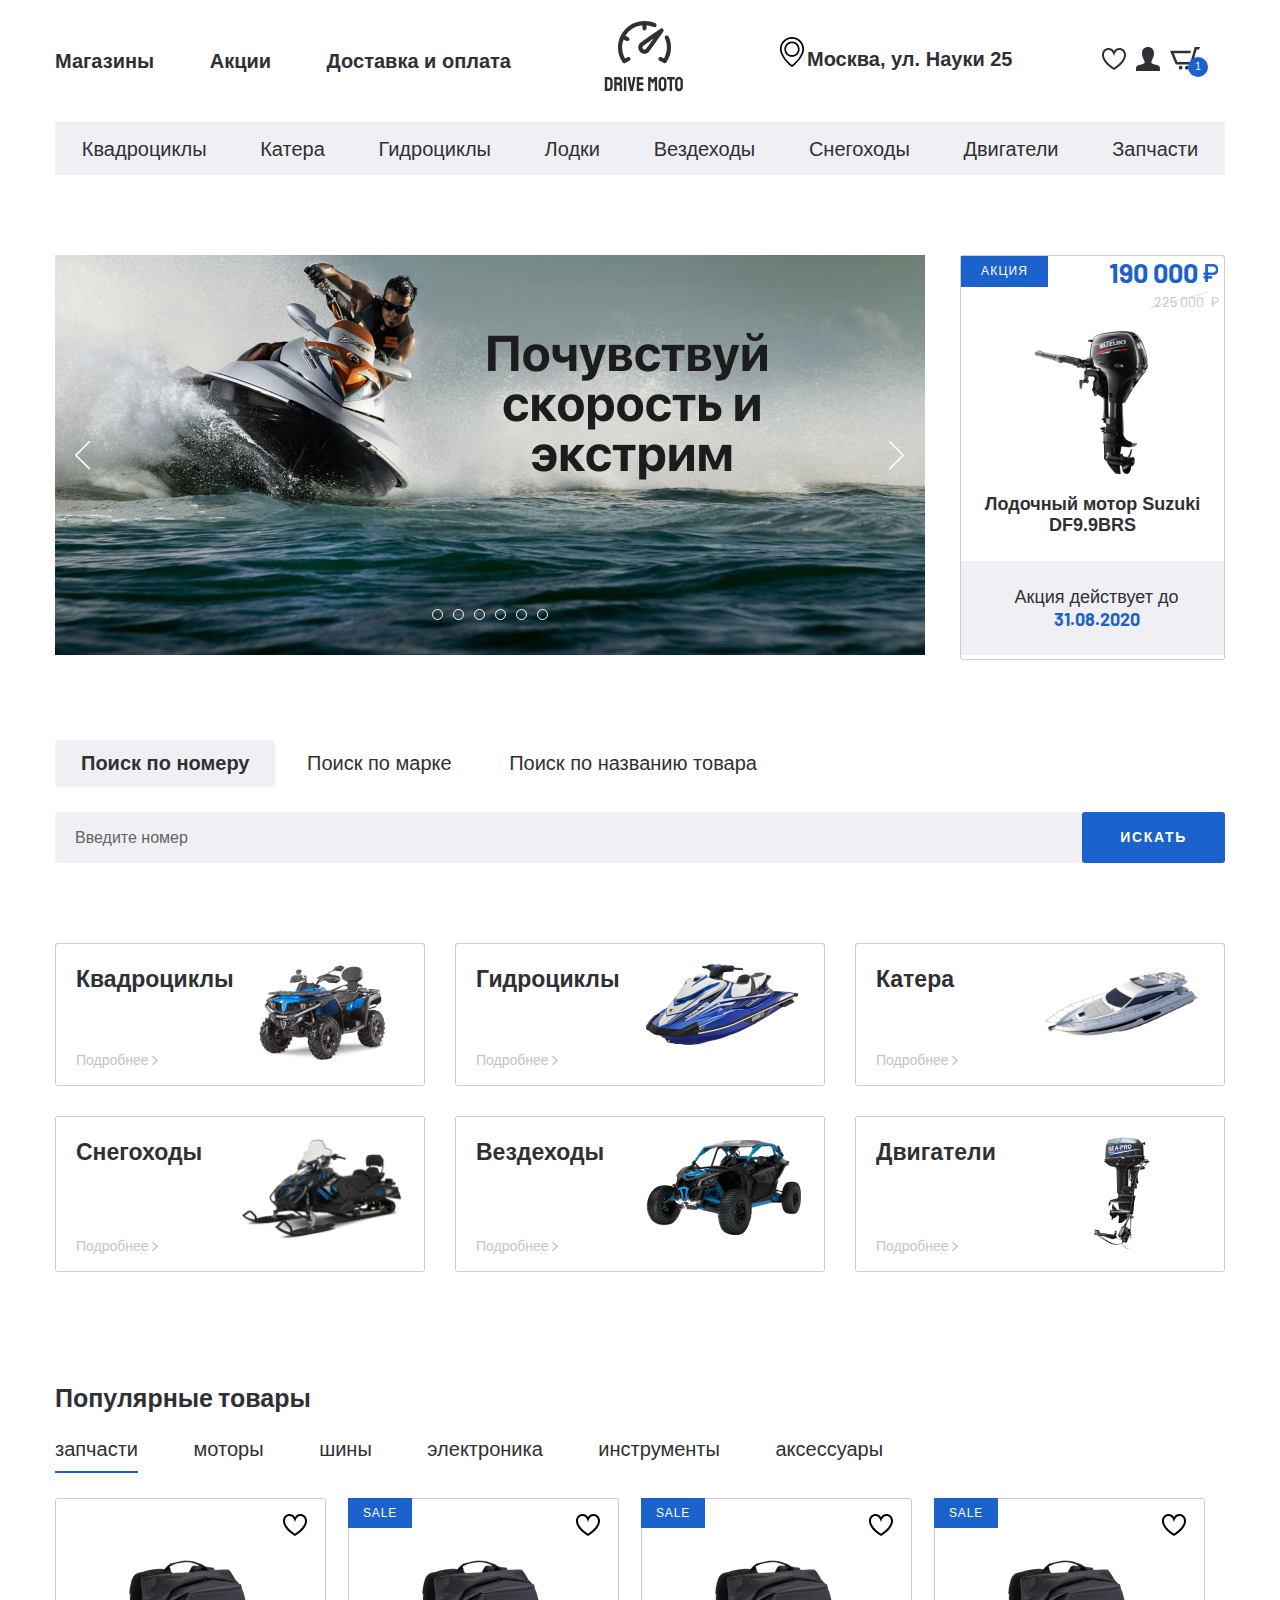
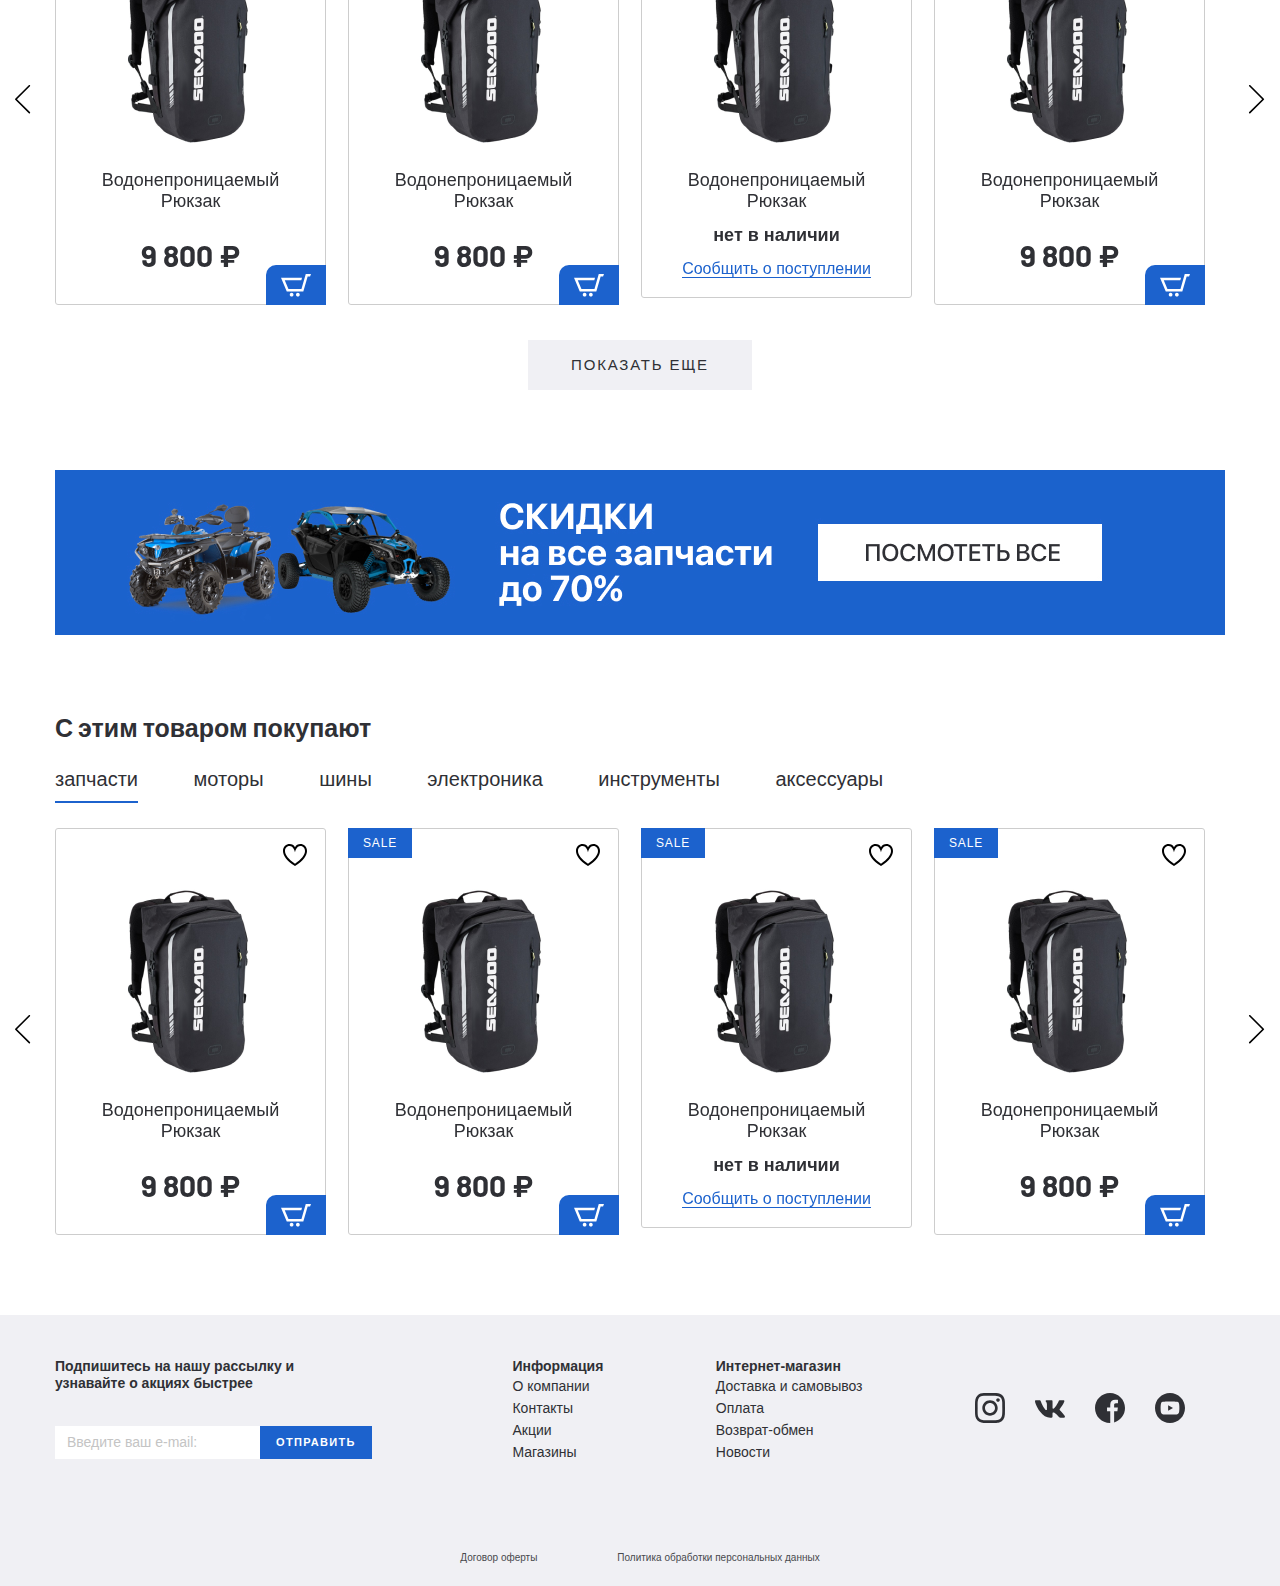
==== commit 146e9f35: "Закончил реализацию product-page, понравился звездный рейтинг" ====
--- a/index.html
+++ b/index.html
@@ -6,14 +6,18 @@
   <meta name="viewport" content="width=device-width, initial-scale=1.0">
   <meta http-equiv="X-UA-Compatible" content="ie=edge">
   <title>GIDRO</title>
+  <link href="https://fonts.googleapis.com/css2?family=Barlow:wght@400;700&display=swap" rel="stylesheet">
   <link rel="stylesheet" href="css/normalize.css">
   <link rel="stylesheet" href="css/slick.css">
   <link rel="stylesheet" href="css/fonts.css">
+  <link rel="stylesheet" href="css/ion.rangeSlider.min.css">
+  <link rel="stylesheet" href="css/jquery.formstyler.css">
+  <link rel="stylesheet" href="css/jquery.formstyler.theme.css">
+  <link rel="stylesheet" href="css/jquery.rateyo.min.css">
   <link rel="preconnect" href="https://fonts.googleapis.com">
   <link rel="preconnect" href="https://fonts.gstatic.com" crossorigin>
-  <link href="https://fonts.googleapis.com/css2?family=Barlow:wght@400;700&display=swap" rel="stylesheet">
+  <link rel="stylesheet" href="css/media.css">
   <link rel="stylesheet" href="css/style.css">
-  <link rel="stylesheet" href="css/media.css">
 </head>
 
 <body>
@@ -1185,6 +1189,9 @@
 
   <script src="https://ajax.googleapis.com/ajax/libs/jquery/3.4.1/jquery.min.js"></script>
   <script src="js/slick.min.js"></script>
+  <script src="js/ion.rangeSlider.min.js"></script>
+  <script src="js/jquery.formstyler.min.js"></script>
+  <script src="js/jquery.rateyo.min.js"></script>
   <script src="js/main.js"></script>
 
 
@@ -1198,6 +1205,6 @@
      <a class="tab tab--active" href="#"></a>
   </div>
   <div class="tabs-container">
-    <div class="tabs-content"></div>
+    <div class="tabs-content tabs-content--active"></div>
   </div>
 </div>  -->--- a/css/ion.rangeSlider.min.css
+++ b/css/ion.rangeSlider.min.css
@@ -0,0 +1 @@
+/*!Ion.RangeSlider, 2.3.1, © Denis Ineshin, 2010 - 2019, IonDen.com, Build date: 2019-12-19 16:51:02*/.irs{position:relative;display:block;-webkit-touch-callout:none;-webkit-user-select:none;-khtml-user-select:none;-moz-user-select:none;-ms-user-select:none;user-select:none;font-size:12px;font-family:Arial,sans-serif}.irs-line{position:relative;display:block;overflow:hidden;outline:none !important}.irs-bar{position:absolute;display:block;left:0;width:0}.irs-shadow{position:absolute;display:none;left:0;width:0}.irs-handle{position:absolute;display:block;box-sizing:border-box;cursor:default;z-index:1}.irs-handle.type_last{z-index:2}.irs-min,.irs-max{position:absolute;display:block;cursor:default}.irs-min{left:0}.irs-max{right:0}.irs-from,.irs-to,.irs-single{position:absolute;display:block;top:0;left:0;cursor:default;white-space:nowrap}.irs-grid{position:absolute;display:none;bottom:0;left:0;width:100%;height:20px}.irs-with-grid .irs-grid{display:block}.irs-grid-pol{position:absolute;top:0;left:0;width:1px;height:8px;background:#000}.irs-grid-pol.small{height:4px}.irs-grid-text{position:absolute;bottom:0;left:0;white-space:nowrap;text-align:center;font-size:9px;line-height:9px;padding:0 3px;color:#000}.irs-disable-mask{position:absolute;display:block;top:0;left:-1%;width:102%;height:100%;cursor:default;background:rgba(0,0,0,0);z-index:2}.lt-ie9 .irs-disable-mask{background:#000;filter:alpha(opacity=0);cursor:not-allowed}.irs-disabled{opacity:.4}.irs-hidden-input{position:absolute !important;display:block !important;top:0 !important;left:0 !important;width:0 !important;height:0 !important;font-size:0 !important;line-height:0 !important;padding:0 !important;margin:0 !important;overflow:hidden;outline:none !important;z-index:-9999 !important;background:none !important;border-style:solid !important;border-color:transparent !important}.irs--flat{height:40px}.irs--flat.irs-with-grid{height:60px}.irs--flat .irs-line{top:25px;height:12px;background-color:#e1e4e9;border-radius:4px}.irs--flat .irs-bar{top:25px;height:12px;background-color:#ed5565}.irs--flat .irs-bar--single{border-radius:4px 0 0 4px}.irs--flat .irs-shadow{height:1px;bottom:16px;background-color:#e1e4e9}.irs--flat .irs-handle{top:22px;width:16px;height:18px;background-color:transparent}.irs--flat .irs-handle>i:first-child{position:absolute;display:block;top:0;left:50%;width:2px;height:100%;margin-left:-1px;background-color:#da4453}.irs--flat .irs-handle.state_hover>i:first-child,.irs--flat .irs-handle:hover>i:first-child{background-color:#a43540}.irs--flat .irs-min,.irs--flat .irs-max{top:0;padding:1px 3px;color:#999;font-size:10px;line-height:1.333;text-shadow:none;background-color:#e1e4e9;border-radius:4px}.irs--flat .irs-from,.irs--flat .irs-to,.irs--flat .irs-single{color:white;font-size:10px;line-height:1.333;text-shadow:none;padding:1px 5px;background-color:#ed5565;border-radius:4px}.irs--flat .irs-from:before,.irs--flat .irs-to:before,.irs--flat .irs-single:before{position:absolute;display:block;content:"";bottom:-6px;left:50%;width:0;height:0;margin-left:-3px;overflow:hidden;border:3px solid transparent;border-top-color:#ed5565}.irs--flat .irs-grid-pol{background-color:#e1e4e9}.irs--flat .irs-grid-text{color:#999}.irs--big{height:55px}.irs--big.irs-with-grid{height:70px}.irs--big .irs-line{top:33px;height:12px;background-color:white;background:linear-gradient(to bottom, #ddd -50%, white 150%);border:1px solid #ccc;border-radius:12px}.irs--big .irs-bar{top:33px;height:12px;background-color:#92bce0;border:1px solid #428bca;background:linear-gradient(to bottom, #ffffff 0%, #428bca 30%, #b9d4ec 100%);box-shadow:inset 0 0 1px 1px rgba(255,255,255,0.5)}.irs--big .irs-bar--single{border-radius:12px 0 0 12px}.irs--big .irs-shadow{height:1px;bottom:16px;background-color:rgba(66,139,202,0.5)}.irs--big .irs-handle{top:25px;width:30px;height:30px;border:1px solid rgba(0,0,0,0.3);background-color:#cbcfd5;background:linear-gradient(to bottom, white 0%, #B4B9BE 30%, white 100%);box-shadow:1px 1px 2px rgba(0,0,0,0.2),inset 0 0 3px 1px white;border-radius:30px}.irs--big .irs-handle.state_hover,.irs--big .irs-handle:hover{border-color:rgba(0,0,0,0.45);background-color:#939ba7;background:linear-gradient(to bottom, white 0%, #919BA5 30%, white 100%)}.irs--big .irs-min,.irs--big .irs-max{top:0;padding:1px 5px;color:white;text-shadow:none;background-color:#9f9f9f;border-radius:3px}.irs--big .irs-from,.irs--big .irs-to,.irs--big .irs-single{color:white;text-shadow:none;padding:1px 5px;background-color:#428bca;background:linear-gradient(to bottom, #428bca 0%, #3071a9 100%);border-radius:3px}.irs--big .irs-grid-pol{background-color:#428bca}.irs--big .irs-grid-text{color:#428bca}.irs--modern{height:55px}.irs--modern.irs-with-grid{height:55px}.irs--modern .irs-line{top:25px;height:5px;background-color:#d1d6e0;background:linear-gradient(to bottom, #e0e4ea 0%, #d1d6e0 100%);border:1px solid #a3adc1;border-bottom-width:0;border-radius:5px}.irs--modern .irs-bar{top:25px;height:5px;background:#20b426;background:linear-gradient(to bottom, #20b426 0%, #18891d 100%)}.irs--modern .irs-bar--single{border-radius:5px 0 0 5px}.irs--modern .irs-shadow{height:1px;bottom:21px;background-color:rgba(209,214,224,0.5)}.irs--modern .irs-handle{top:37px;width:12px;height:13px;border:1px solid #a3adc1;border-top-width:0;box-shadow:1px 1px 1px rgba(0,0,0,0.1);border-radius:0 0 3px 3px}.irs--modern .irs-handle>i:nth-child(1){position:absolute;display:block;top:-4px;left:1px;width:6px;height:6px;border:1px solid #a3adc1;background:white;transform:rotate(45deg)}.irs--modern .irs-handle>i:nth-child(2){position:absolute;display:block;box-sizing:border-box;top:0;left:0;width:10px;height:12px;background:#e9e6e6;background:linear-gradient(to bottom, white 0%, #e9e6e6 100%);border-radius:0 0 3px 3px}.irs--modern .irs-handle>i:nth-child(3){position:absolute;display:block;box-sizing:border-box;top:3px;left:3px;width:4px;height:5px;border-left:1px solid #a3adc1;border-right:1px solid #a3adc1}.irs--modern .irs-handle.state_hover,.irs--modern .irs-handle:hover{border-color:#7685a2;background:#c3c7cd;background:linear-gradient(to bottom, #ffffff 0%, #919ba5 30%, #ffffff 100%)}.irs--modern .irs-handle.state_hover>i:nth-child(1),.irs--modern .irs-handle:hover>i:nth-child(1){border-color:#7685a2}.irs--modern .irs-handle.state_hover>i:nth-child(3),.irs--modern .irs-handle:hover>i:nth-child(3){border-color:#48536a}.irs--modern .irs-min,.irs--modern .irs-max{top:0;font-size:10px;line-height:1.333;text-shadow:none;padding:1px 5px;color:white;background-color:#d1d6e0;border-radius:5px}.irs--modern .irs-from,.irs--modern .irs-to,.irs--modern .irs-single{font-size:10px;line-height:1.333;text-shadow:none;padding:1px 5px;background-color:#20b426;color:white;border-radius:5px}.irs--modern .irs-from:before,.irs--modern .irs-to:before,.irs--modern .irs-single:before{position:absolute;display:block;content:"";bottom:-6px;left:50%;width:0;height:0;margin-left:-3px;overflow:hidden;border:3px solid transparent;border-top-color:#20b426}.irs--modern .irs-grid{height:25px}.irs--modern .irs-grid-pol{background-color:#dedede}.irs--modern .irs-grid-text{color:silver;font-size:13px}.irs--sharp{height:50px;font-size:12px;line-height:1}.irs--sharp.irs-with-grid{height:57px}.irs--sharp .irs-line{top:30px;height:2px;background-color:black;border-radius:2px}.irs--sharp .irs-bar{top:30px;height:2px;background-color:#ee22fa}.irs--sharp .irs-bar--single{border-radius:2px 0 0 2px}.irs--sharp .irs-shadow{height:1px;bottom:21px;background-color:rgba(0,0,0,0.5)}.irs--sharp .irs-handle{top:25px;width:10px;height:10px;background-color:#a804b2}.irs--sharp .irs-handle>i:first-child{position:absolute;display:block;top:100%;left:0;width:0;height:0;border:5px solid transparent;border-top-color:#a804b2}.irs--sharp .irs-handle.state_hover,.irs--sharp .irs-handle:hover{background-color:black}.irs--sharp .irs-handle.state_hover>i:first-child,.irs--sharp .irs-handle:hover>i:first-child{border-top-color:black}.irs--sharp .irs-min,.irs--sharp .irs-max{color:white;font-size:14px;line-height:1;top:0;padding:3px 4px;opacity:.4;background-color:#a804b2;border-radius:2px}.irs--sharp .irs-from,.irs--sharp .irs-to,.irs--sharp .irs-single{font-size:14px;line-height:1;text-shadow:none;padding:3px 4px;background-color:#a804b2;color:white;border-radius:2px}.irs--sharp .irs-from:before,.irs--sharp .irs-to:before,.irs--sharp .irs-single:before{position:absolute;display:block;content:"";bottom:-6px;left:50%;width:0;height:0;margin-left:-3px;overflow:hidden;border:3px solid transparent;border-top-color:#a804b2}.irs--sharp .irs-grid{height:25px}.irs--sharp .irs-grid-pol{background-color:#dedede}.irs--sharp .irs-grid-text{color:silver;font-size:13px}.irs--round{height:50px}.irs--round.irs-with-grid{height:65px}.irs--round .irs-line{top:36px;height:4px;background-color:#dee4ec;border-radius:4px}.irs--round .irs-bar{top:36px;height:4px;background-color:#006cfa}.irs--round .irs-bar--single{border-radius:4px 0 0 4px}.irs--round .irs-shadow{height:4px;bottom:21px;background-color:rgba(222,228,236,0.5)}.irs--round .irs-handle{top:26px;width:24px;height:24px;border:4px solid #006cfa;background-color:white;border-radius:24px;box-shadow:0 1px 3px rgba(0,0,255,0.3)}.irs--round .irs-handle.state_hover,.irs--round .irs-handle:hover{background-color:#f0f6ff}.irs--round .irs-min,.irs--round .irs-max{color:#333;font-size:14px;line-height:1;top:0;padding:3px 5px;background-color:rgba(0,0,0,0.1);border-radius:4px}.irs--round .irs-from,.irs--round .irs-to,.irs--round .irs-single{font-size:14px;line-height:1;text-shadow:none;padding:3px 5px;background-color:#006cfa;color:white;border-radius:4px}.irs--round .irs-from:before,.irs--round .irs-to:before,.irs--round .irs-single:before{position:absolute;display:block;content:"";bottom:-6px;left:50%;width:0;height:0;margin-left:-3px;overflow:hidden;border:3px solid transparent;border-top-color:#006cfa}.irs--round .irs-grid{height:25px}.irs--round .irs-grid-pol{background-color:#dedede}.irs--round .irs-grid-text{color:silver;font-size:13px}.irs--square{height:50px}.irs--square.irs-with-grid{height:60px}.irs--square .irs-line{top:31px;height:4px;background-color:#dedede}.irs--square .irs-bar{top:31px;height:4px;background-color:black}.irs--square .irs-shadow{height:2px;bottom:21px;background-color:#dedede}.irs--square .irs-handle{top:25px;width:16px;height:16px;border:3px solid black;background-color:white;-webkit-transform:rotate(45deg);-ms-transform:rotate(45deg);transform:rotate(45deg)}.irs--square .irs-handle.state_hover,.irs--square .irs-handle:hover{background-color:#f0f6ff}.irs--square .irs-min,.irs--square .irs-max{color:#333;font-size:14px;line-height:1;top:0;padding:3px 5px;background-color:rgba(0,0,0,0.1)}.irs--square .irs-from,.irs--square .irs-to,.irs--square .irs-single{font-size:14px;line-height:1;text-shadow:none;padding:3px 5px;background-color:black;color:white}.irs--square .irs-grid{height:25px}.irs--square .irs-grid-pol{background-color:#dedede}.irs--square .irs-grid-text{color:silver;font-size:11px}--- a/css/style.css
+++ b/css/style.css
@@ -459,10 +459,15 @@
 .product-item__wrapper {
     position: relative;
     width: 271px;
-
+    transition: all .3s;
+
+}
+.product-item__wrapper.product-item__wrapper--list {
+    width: 100%;
 }
 
 .product-item {
+    width: 100%;
     min-height: 400px;
     border-radius: 3px;
     border: 1px solid #CDCDCD;
@@ -602,8 +607,16 @@
     text-align: center;
 }
 
+.product-item__title {
+    font-weight: normal;
+    padding: 14px 0 25px;
+    font-size: 18px;
+    line-height: 21px;
+}
+
 .product-item__wrapper.product-item__not-available .product-item__title {
     padding-bottom: 13px;
+
 }
 
 .product-item__wrapper.product-item__not-available .product-item__notify-link span {
@@ -788,3 +801,669 @@
 .breadcrumbs__list-item:last-child::after {
     display: none;
 }
+
+.catalog {
+    margin-bottom: 100px;
+}
+
+.catalog__title {
+    font-family: 'SFProDisplay-Bold', sans-serif;
+    font-weight: 700;
+    font-size: 30px;
+    line-height: 36px;
+    margin-bottom: 26px;
+}
+
+.catalog__filter {
+    display: flex;
+    justify-content: space-between;
+    margin-bottom: 50px;
+}
+
+.catalog__filter-items button {
+    font-size: 14px;
+    line-height: 17px;
+    opacity: 0.7;
+    background: #F0F0F4;
+    border-radius: 3px;
+    border: none;
+    padding: 5px 22px;
+    cursor: pointer;
+}
+
+.catalog__filter-items button + button {
+    margin-left: 8px;
+}
+
+.catalog__filter-btn button {
+    background-color:transparent;
+    border: none;
+    cursor: pointer;
+    margin: 0;
+    padding: 0;
+    
+}
+
+.catalog__filter-btn button + button {
+    margin-left: 10px;
+}
+
+.catalog__filter-btn {
+    display: flex;
+    align-items: center;
+}
+
+button.catalog__filter-btngrid {
+    width: 26px;
+    height: 21px;
+}
+
+button.catalog__filter-btnline {
+    width: 25px;
+    height: 19px;
+}
+
+.catalog__filter-button {
+    opacity: 0.3;
+}
+.catalog__filter-button--active {
+    opacity: 1;
+}
+.select-item {
+    border: 1px solid #D7D9DF;
+    font-size: 14px;
+    line-height: 17px;
+    margin-right: 34px;
+    padding: 7px 10px 7px 20px;
+}
+
+.catalog__inner {
+    display: flex;
+}
+
+.catalog__inner-aside {
+    min-width: 290px;
+    margin-right: 10px;
+}
+
+.catalog__inner-list {
+    display: flex;
+    justify-content: space-between;
+    flex-wrap: wrap;
+}
+
+.catalog__inner-list .product-item__wrapper{
+    margin-bottom: 30px;
+}
+
+.product-item__img {
+    max-width: 100%;
+}
+
+.pagination {
+    width: 100%;
+    margin-top: 70px;
+}
+
+.pagination-list {
+    display: flex;
+    justify-content: center;
+}
+
+.pagination-list__item {
+    padding: 4px 12px;
+    border: transparent;
+    margin: 0 4px;
+    font-family: 'Barlow';
+    font-style: normal;
+    font-weight: 400;
+    font-size: 18px;
+    line-height: 22px;
+    color: #C4C4C4;
+
+}
+
+.pagination-list__item.active {
+    border:2px solid #1C62CD;
+    color: #1C62CD;
+}
+
+.pagination-list__item a {
+    display: block;
+}
+
+.aside-filter__tabs{
+    display: flex;
+    justify-content: space-between;
+}
+
+.aside-filter__tab {
+    font-weight: 400;
+    font-size: 16px;
+    line-height: 19px;
+    letter-spacing: 0.09em;
+    text-transform: uppercase;
+    color: #C4C4C4;
+    width: 50%;
+}
+
+.aside-filter__tab.tab--active {
+    font-family: 'SFProDisplay-Bold', sans-serif;
+    color: #2F3035;
+    font-weight: bold;
+}
+
+.aside-filter__tab.tab--active span {
+    display: inline-block;
+    border-bottom: 2px solid #1C62CD;
+    padding-bottom: 7px;
+}
+
+.aside-filter__item-drop {
+    margin: 40px 0;
+}
+
+.aside-filter__item-title {
+    font-family: 'SFProDisplay-Semi-Bold', sans-serif;
+    font-weight: 600;
+    font-size: 16px;
+    line-height: 19px;
+    padding-left: 26px;
+}
+
+.filter__item-drop {
+    position: relative;
+    cursor: pointer;
+}
+
+.filter__item-drop::before {
+    content: '';
+    background-image: url('../images/arrow-down.svg');
+    position: absolute;
+    left: 0;
+    bottom: 5px;
+    width: 12px;
+    height: 8px;
+}
+
+.filter__item-drop--active::before {
+    transform:rotate(180deg);
+}
+
+.aside-filter__content {
+    display: flex;
+    flex-wrap: wrap;
+    margin-top: 20px;
+}
+.aside-filter__content-box {
+    width: 50%;
+    margin-bottom: 10px;
+    margin-top: 10px;
+}
+
+.aside-filter__content-label {
+    font-size: 14px;
+    line-height: 17px;
+    cursor: pointer;
+}
+
+.jq-checkbox, .jq-radio {
+    background: #fff;
+    width: 14px;
+    height: 14px;
+    border: 1px solid #C4C4C4;
+    border-radius: 1px;
+    box-shadow: none;
+    vertical-align: -1px;
+    margin: 0 8px 0 0;
+}
+
+.jq-checkbox.checked, .jq-radio.checked {
+    background:#1C62CD;
+    border: none;
+}
+
+.jq-checkbox.checked .jq-checkbox__div {
+    width: 8px;
+    height: 6px;
+    margin: 4px 0 0 3px;
+    border-bottom: none;
+    border-left: none;
+    transform: rotate(0);
+    background-image: url('../images/checked-icon.svg');
+}
+
+.jq-radio.checked .jq-radio__div {
+    width: 0;
+    height: 0;
+    margin:0;
+    border-radius: 0;
+    background: transparent;
+    box-shadow: none;
+}
+
+.aside-filter__content.aside-filter__content-radio {
+    flex-wrap: nowrap;
+}
+
+.irs--flat {
+    width: 100%;
+    margin-top: -15px;
+}
+
+
+
+.irs--flat .irs-min, .irs--flat .irs-max {
+    top: 55px;
+    padding: 0;
+    text-decoration: underline;
+    text-shadow: none;
+    background-color:transparent;
+    border-radius: 0;
+    font-family: 'Barlow',sans-serif;
+    font-weight: 400;
+    font-size: 14px;
+    line-height: 17px;
+    color: #2F3035;
+    visibility: visible !important;
+    padding-left: 27px;
+}
+
+.irs--flat .irs-from, .irs--flat .irs-to, .irs--flat .irs-single {
+    display: none;
+}
+
+.irs-min::before ,
+.irs-max::before {
+    position: absolute;
+    font-size: 14px;
+    line-height: 17px;
+    color: #C4C4C4;
+    left: 0;
+}
+
+.irs-min::before {
+    content:'от';
+}
+
+.irs-max::before {
+    content:'до';
+}
+.irs--flat .irs-line {
+    top: 25px;
+    height: 1px;
+    background-color:#E0E0E0;
+    border-radius: 0;
+}
+/* border: 1px solid #E0E0E0; */
+.irs--flat .irs-bar {
+    top: 25px;
+    height: 3px;
+    background-color: #1C62CD;
+}
+
+.irs--flat .irs-handle {
+    top: 22px;
+    width: 8px;
+    height: 8px;
+    background-color: #1C62CD;
+    border-radius: 50%;
+}
+
+.irs--flat .irs-handle>i:first-child, .irs--flat .irs-handle.state_hover>i:first-child, .irs--flat .irs-handle:hover>i:first-child {
+    background-color: transparent;
+}
+
+.aside-filter__item-list {
+    margin: 46px 0 40px;
+    padding-bottom: 14px;
+}
+
+.filter__item-list {
+    padding-top: 34px;
+    display: flex;
+    justify-content: space-between;
+    border-bottom: 2px solid #C4C4C4;
+}
+.filter__item-listtitle {
+    font-family: 'SFProDisplay-Semi-Bold', sans-serif;
+    font-weight: 600;
+    font-size: 16px;
+    line-height: 19px;
+}
+.filter__item-listselect {
+    font-family: 'Barlow',sans-serif;
+    font-style: normal;
+    font-size: 14px;
+    line-height: 17px;
+    color: #48494D;
+}
+.jq-selectbox__select {
+    height: 20px;
+    padding: 0 25px 0 10px;
+    border-radius: 0;
+    box-shadow: none;
+    background: transparent;
+    text-shadow: none;
+    border: none;
+}
+
+.jq-selectbox__trigger-arrow {
+    position: absolute;
+    top: 14px;
+    right: 12px;
+    width: 0;
+    height: 0;
+    border: none;
+}
+.jq-selectbox__select-text {
+    line-height: 20px;
+}
+
+.jq-selectbox__trigger {
+    background-image: url(../images/arrow-down.svg);
+    position: absolute;
+    top: 6px;
+    right: 9px;
+    bottom: 5px;
+    width: 12px;
+    height: 8px;
+    border-left: none;
+}
+
+.jq-selectbox__select:hover ,
+.jq-selectbox__select:active {
+    background: transparent;
+    box-shadow: none;
+}
+
+.jq-selectbox.focused .jq-selectbox__select {
+    border: none;
+}
+
+.jq-selectbox li:hover {
+    background: rgba(107, 126, 172, 0.05);
+    color: #48494D;
+}
+.jq-selectbox li {
+    color: #48494D;
+}
+.jq-selectbox__dropdown {
+    border-radius: 0;
+    padding-top: 15px;
+}
+.filer-more {
+    font-size: 14px;
+    line-height: 17px;
+    width: 100%;
+}
+
+.filer-more__btn {
+    border: none;
+    border-bottom: 1px solid #1C62CD;
+    background-color: transparent;
+    color: #1C62CD;
+    cursor: pointer;
+    padding: 0;
+}
+
+.filter-search {
+    width: 100%;
+    border: 1px solid #E0E0E0;
+    height: 30px;
+    padding: 0 20px;
+    margin-bottom: 20px;
+    font-size: 12px;
+    line-height: 14px;
+    margin-top: 10px;
+}
+.filter-search::placeholder {
+    color: #BDBEC2;
+}
+
+.btn-checked .aside-filter__content{
+    flex-wrap: nowrap;
+    justify-content: space-between;
+}
+
+.btn-checked .aside-filter__content-box {
+    width: auto;
+}
+
+.btn-checked .aside-filter__content-label {
+    position: relative;
+    width: 63px;
+    height: 25px;
+    font-weight: 700;
+    font-size: 12px;
+    line-height: 14px;
+    letter-spacing: 0.07em;
+    color: #C4C4C4;
+}
+
+
+.btn-checked .jq-checkbox{
+    width: 63px;
+    height: 25px;
+    background: #F0F0F4;
+    border: none;
+}
+
+.btn-checked .jq-checkbox.checked .jq-checkbox__div {
+    display: none;
+}
+
+
+.btn-checked .jq-checkbox.checked {
+    background:#1C62CD;
+    color: #fff;
+}
+
+.btn-checked .jq-checkbox.checked ~ .btn-checked__text {
+    color: #fff;
+}
+
+
+.btn-checked__text {
+    position: absolute;
+    top: -7px;
+    left: 50%;
+    transform: translateX(-57%);
+    z-index: 5;
+}
+
+.filter-btn__send {
+    background: #F0F0F4;
+    padding: 16px 85px;
+    text-transform: uppercase;
+    font-size: 15px;
+    line-height: 18px;
+    letter-spacing: 0.12em;
+    color: #BDBEC2;
+    border: none;
+    cursor: pointer;
+    margin-bottom: 15px;
+}
+
+.filter-btn__send--active {
+    background-color: #1C62CD;
+    color: #fff;
+}
+
+.aside-filter__item-btn {
+    text-align: center;
+}
+.filter__extra {
+    font-size: 13px;
+    line-height: 16px;
+    position: relative;
+    padding-right: 29px;
+    display: inline-block;
+    margin-bottom: 15px;
+}
+
+.filter__extra::after {
+    content: '';
+    position: absolute;
+    right: 0;
+    background-image: url('../images/arrow-down.svg');
+    width: 12px;
+    height: 8px;
+    top: 4px;
+}
+
+.filter__extra-content {
+    display: none;
+}
+
+.filter__extra.filter__item-drop--active::after{
+    transform: rotate(180deg);
+}
+
+.filter-btn__reset {
+    font-size: 13px;
+    line-height: 16px;
+    color: #C4C4C4;
+    border: none;
+    background-color:transparent;
+    padding: 0;
+    border-bottom: 1px solid #C4C4C4;
+}
+
+.product-card {
+    margin-bottom: 80px;
+}
+
+.product-card__inner {
+    display: flex;
+    justify-content: space-between;
+}
+.product-card__img-box {
+    font-family: 'Barlow',sans-serif;
+    font-style: normal;
+    width: 500px;
+    padding-top: 64px;
+    text-align: center;
+    position: relative;
+}
+
+.product-card__img-box::before {
+    line-height: 18px;
+    font-size: 15px;
+    letter-spacing: 0.12em;
+    padding: 13px 25px;
+    border-radius: 3px;
+}
+
+
+.product-card__price-old {
+    font-size: 30px;
+    line-height: 30px;
+    opacity: 0.6;
+    background-image: url('../images/old-line.svg');
+    background-repeat: no-repeat;
+    display: inline-block;
+    background-size: cover;
+}
+
+.product-card__price-new {
+    font-weight: 700;
+    font-size: 40px;
+    line-height: 48px;
+    margin-bottom: 17px;
+}
+
+.product-card__link {
+    font-size: 15px;
+    line-height: 18px;
+    color: #1C62CD;
+}
+
+.product-card__content {
+    width: 570px;
+}
+
+.product-card__title {
+    font-family: 'SFProDisplay-Bold', sans-serif;
+    font-weight: 700;
+    font-size: 30px;
+    line-height: 36px;
+    margin-bottom: 10px;
+}
+
+.product-card__code {
+    font-size: 15px;
+    line-height: 18px;
+    color: #2F3035;
+    opacity: 0.6;
+    margin-bottom: 25px;
+}
+
+.product-card__buttons {
+    margin-bottom: 50px;
+}
+
+.product-card__tab {
+    font-size: 20px;
+    line-height: 24px;
+    opacity: .6;
+    padding-bottom: 5px;
+    padding-right: 17px;
+    margin-bottom: 5px;
+}
+
+.product-card__tab + .product-card__tab {
+    padding-left: 17px;
+}
+
+.product-card__tab.tab--active {
+    opacity: 1;
+    border-bottom: 2px solid #1C62CD;
+    font-weight: bold;
+    font-family: 'SFProDisplay-Bold', sans-serif;
+    margin-bottom: 20px;
+}
+
+.product-card__item {
+    padding: 15px 0 6px ;
+    border-bottom: 1px solid rgba(47 ,48,53, 0.1);
+    display: flex;
+    justify-content: space-between;
+}
+
+.product-card__item-left {
+    padding-right: 15px;
+}
+
+.product-card__item-right {
+    width: 125px;
+}
+
+.product-card__more {
+    font-size: 14px;
+    line-height: 17px;
+    color: #1C62CD;
+    border-bottom: 1px solid #1C62CD;
+    margin-bottom: 40px;
+}
+
+.product-card__btn button{
+    background: #1C62CD;
+    border-radius: 3px;
+    border: none;
+    font-size: 14px;
+    line-height: 17px;
+    letter-spacing: 0.12em;
+    text-transform: uppercase;
+    color: #FFFFFF;
+    padding: 16px 53px;
+    cursor: pointer;
+}
+
+.product-card__list {
+    margin-bottom: 20px;
+}
+
+.product-card__buttons a + a{
+    margin-left: 30px;
+}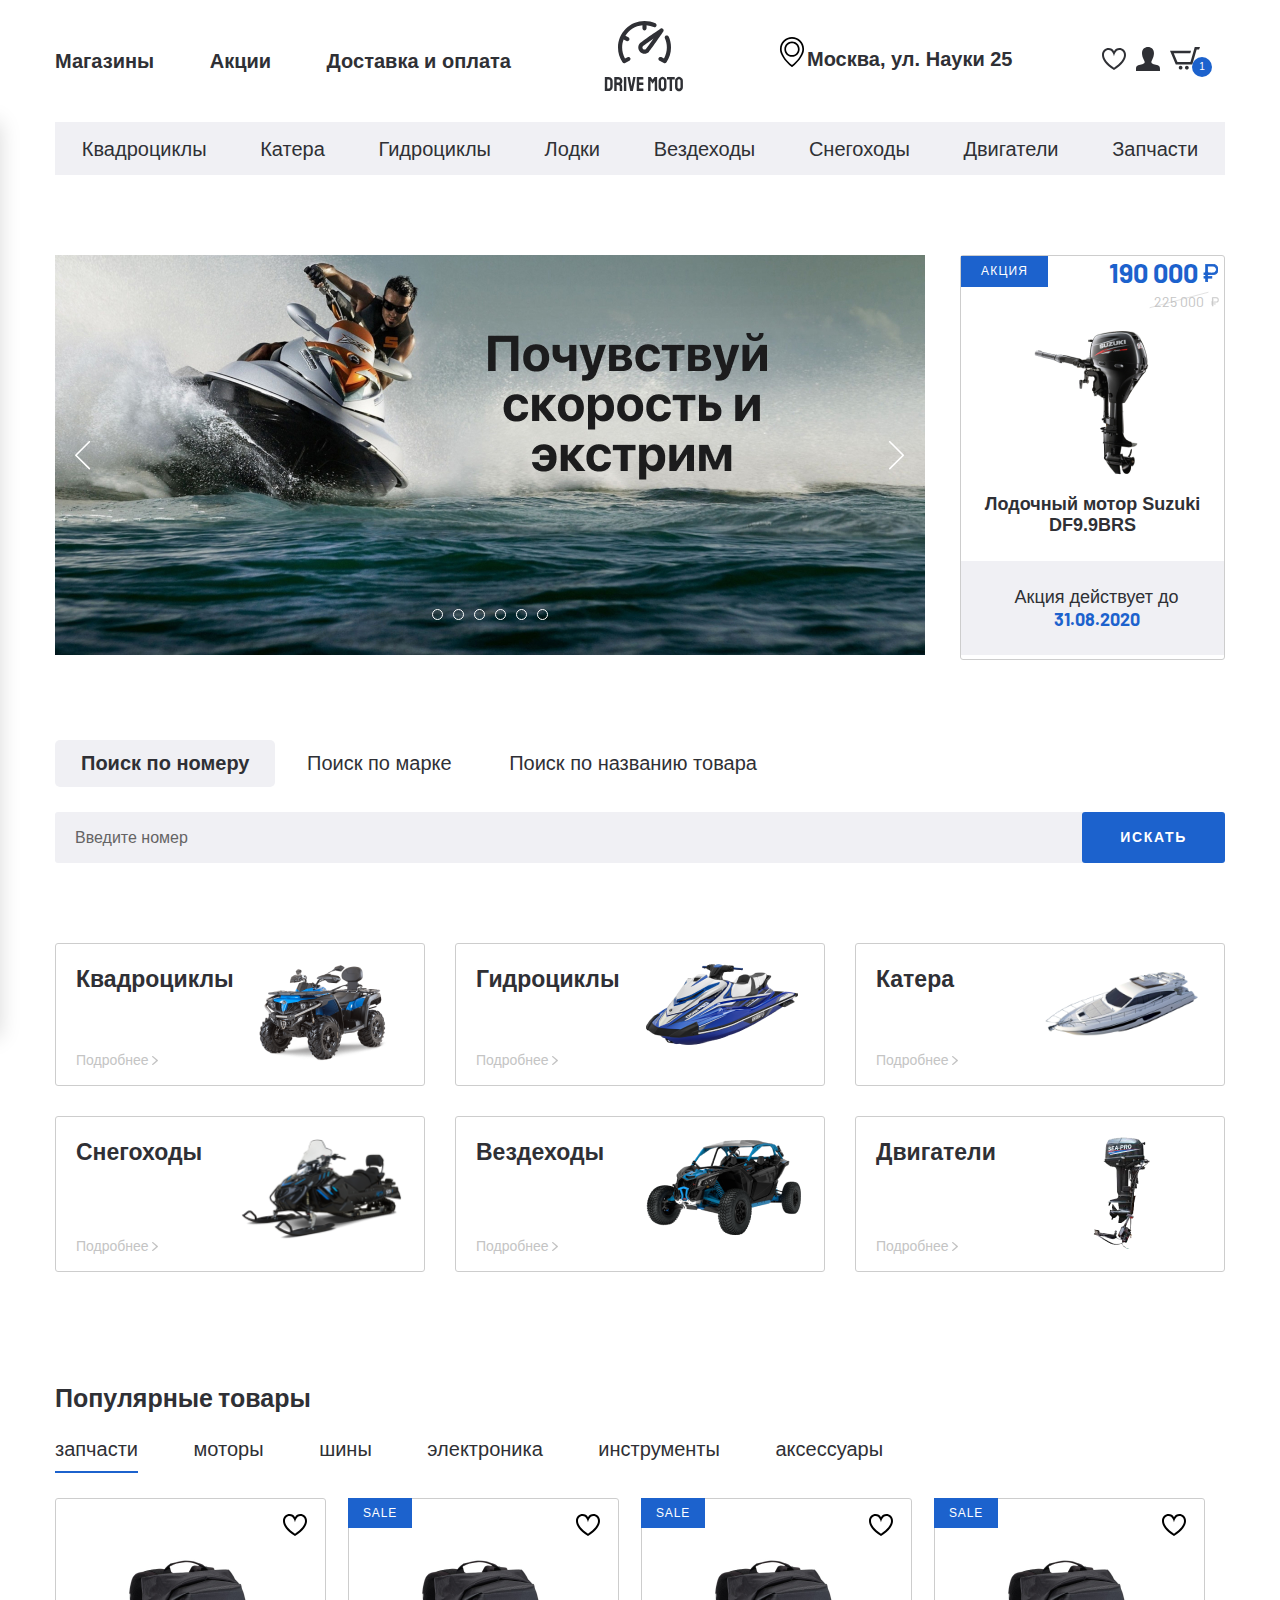
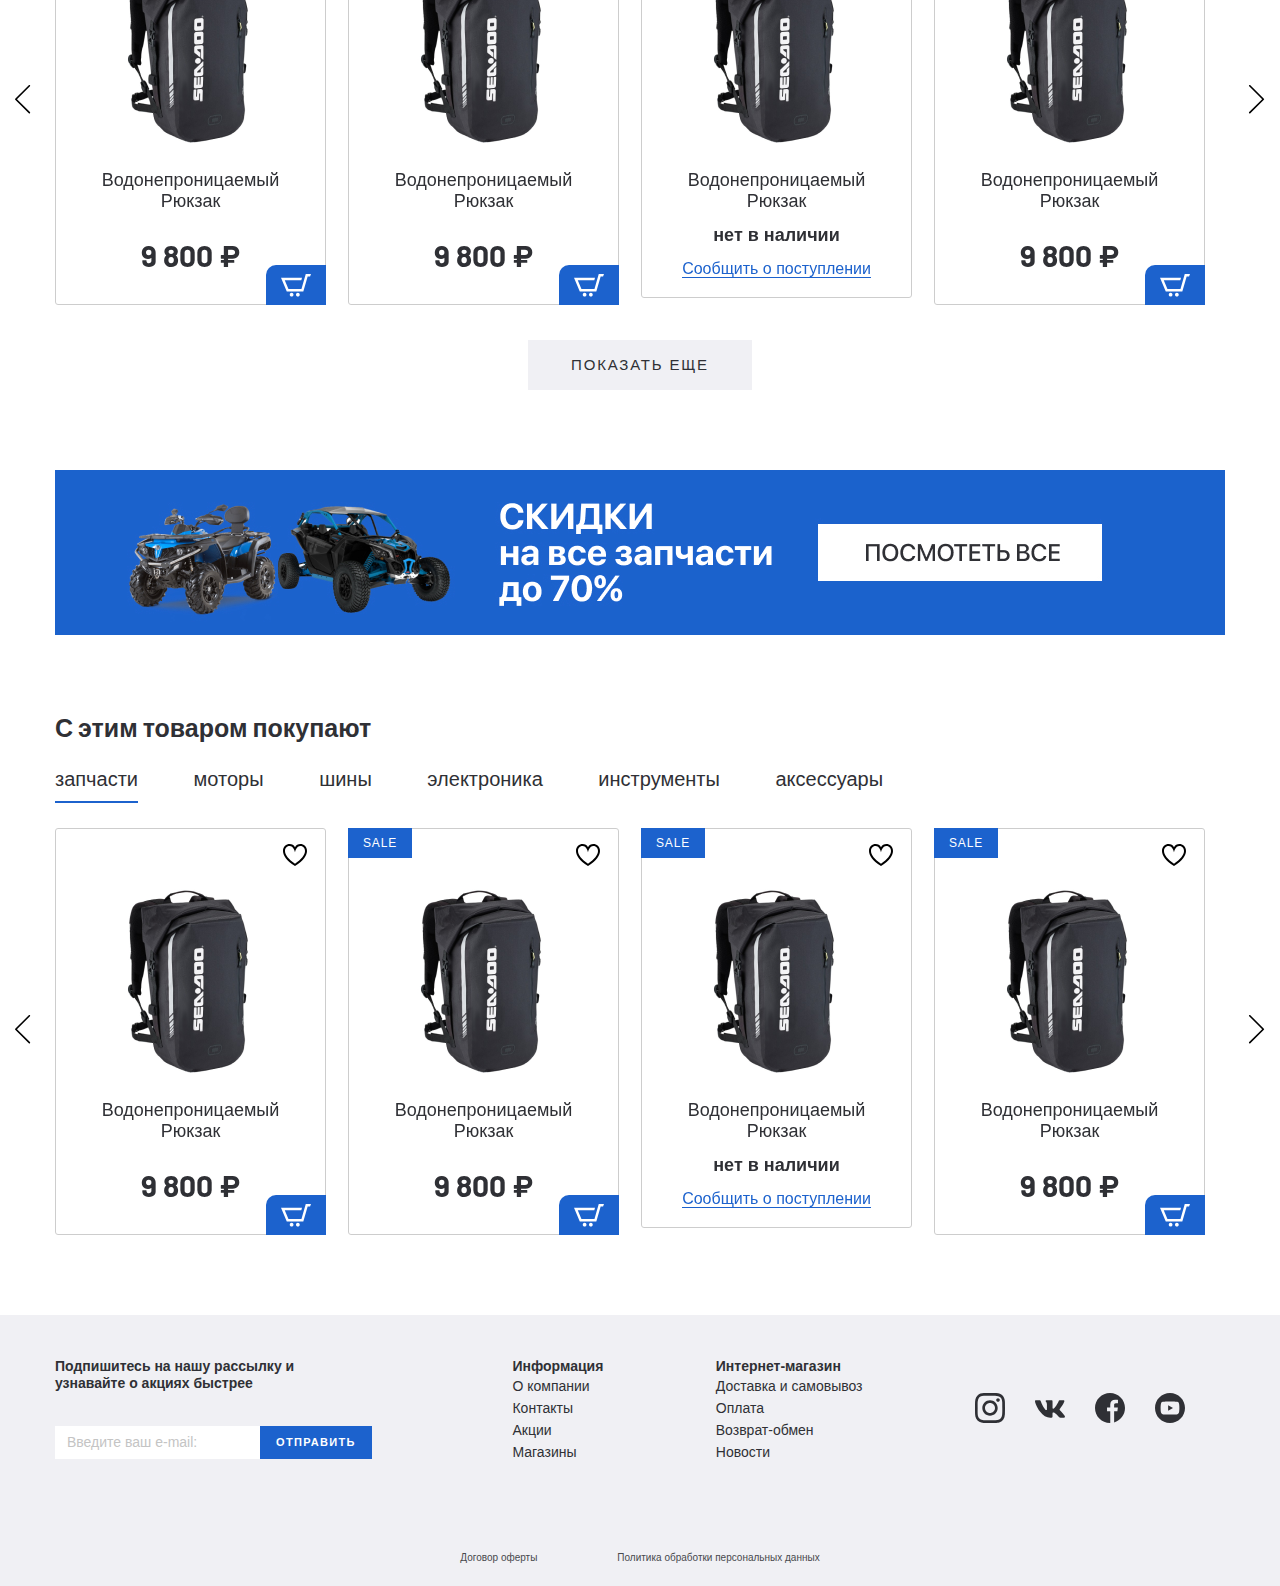
==== commit 859b2964: "начал адаптив баннера" ====
--- a/index.html
+++ b/index.html
@@ -16,8 +16,8 @@
   <link rel="stylesheet" href="css/jquery.rateyo.min.css">
   <link rel="preconnect" href="https://fonts.googleapis.com">
   <link rel="preconnect" href="https://fonts.gstatic.com" crossorigin>
+  <link rel="stylesheet" href="css/style.css">
   <link rel="stylesheet" href="css/media.css">
-  <link rel="stylesheet" href="css/style.css">
 </head>
 
 <body>
@@ -26,6 +26,11 @@
       <div class="container">
         <div class="header__top-inner">
           <nav class="menu">
+            <button class="menu__btn">
+              <div class="menu__btn-line"></div>
+              <div class="menu__btn-line"></div>
+              <div class="menu__btn-line"></div>
+            </button>
             <ul class="menu__list">
               <li class="menu__item">
                 <a class="menu__link" href="#">
@@ -73,6 +78,111 @@
         </div>
       </div>
     </div>
+    <ul class="menu-mobile__list">
+      <li class="menu-mobile__item">
+        <a class="menu-mobile__link" href="#">
+          <img class="menu-mobile__img" src="images/user.svg" alt="">
+          <p>Войти</p>
+        </a>
+      </li>
+      <li class="menu-mobile__item">
+        <a class="menu-mobile__link" href="#">
+          <img class="menu-mobile__img" src="images/user.svg" alt="">
+          <p>Регистрация</p>
+        </a>
+      </li>
+      <li class="menu-mobile__item">
+        <a class="menu-mobile__link" href="#">
+          <img class="menu-mobile__img" src="images/favorite.svg" alt="">
+          <p>Избранное</p>
+        </a>
+      </li>
+      <li class="menu-mobile__item">
+        <a class="menu-mobile__link" href="#">
+          <img class="menu-mobile__img" src="images/basket.svg" alt="">
+          <p>Корзина</p>
+        </a>
+      </li>
+      <li class="menu-mobile__item">
+        <a class="menu-mobile__link" href="#">
+          <img class="menu-mobile__img" src="images/house.svg" alt="">
+          <p>Магазины</p>
+        </a>
+      </li>
+      <li class="menu-mobile__item">
+        <a class="menu-mobile__link" href="#">
+          <img class="menu-mobile__img" src="images/procent.svg" alt="">
+          <p>Акции</p>
+        </a>
+      </li>
+      <li class="menu-mobile__item">
+        <a class="menu-mobile__link" href="#">
+          <img class="menu-mobile__img" src="images/box.svg" alt="">
+          <p>Доставка и оплата</p>
+        </a>
+      </li>
+      <li class="menu-mobile__item">
+        <a class="menu-mobile__link" href="#">
+          <p>Квадроциклы</p>
+        </a>
+      </li>
+      <li class="menu-mobile__item">
+        <a class="menu-mobile__link" href="#">
+          <p>Катера</p>
+        </a>
+      </li>
+      <li class="menu-mobile__item">
+        <a class="menu-mobile__link" href="#">
+          <p>Гидроциклы</p>
+        </a>
+      </li>
+      <li class="menu-mobile__item">
+        <a class="menu-mobile__link" href="#">
+          <p>Лодки</p>
+        </a>
+      </li>
+      <li class="menu-mobile__item">
+        <a class="menu-mobile__link" href="#">
+          <p>Вездеходы</p>
+        </a>
+      </li>
+      <li class="menu-mobile__item">
+        <a class="menu-mobile__link" href="#">
+          <p>Снегоходы</p>
+        </a>
+      </li>
+      <li class="menu-mobile__item">
+        <a class="menu-mobile__link" href="#">
+          <p>Двигатели</p>
+        </a>
+      </li>
+      <li class="menu-mobile__item">
+        <a class="menu-mobile__link" href="#">
+          <p>Запчасти</p>
+        </a>
+      </li>
+    </ul>
+    <div class="menu__mobile-linewrapper">
+      <ul class="menu__mobile-line">
+        <li class="menu__item">
+          <a class="menu__link" href="#">
+            Магазины
+          </a>
+        </li>
+        <li class="menu__item">
+          <a class="menu__link" href="#">
+            Акции
+          </a>
+        </li>
+        <li class="menu__item">
+          <a class="menu__link" href="#">
+            Доставка и оплата
+          </a>
+        </li>
+      </ul>
+    </div>
+
+    
     <div class="header__bottom">
       <div class="container">
         <ul class="menu-categories">
@@ -121,7 +231,7 @@
     </div>
   </header>
 
-  <section class="banner-section page-section">
+   <section class="banner-section page-section">
     <div class="container">
       <div class="banner-section__inner">
         <div class="banner-section__slider">
@@ -1185,7 +1295,7 @@
       </div>
     </div>
     
-  </footer>
+  </footer> 
 
   <script src="https://ajax.googleapis.com/ajax/libs/jquery/3.4.1/jquery.min.js"></script>
   <script src="js/slick.min.js"></script>
--- a/css/style.css
+++ b/css/style.css
@@ -40,6 +40,8 @@
     font-weight: 400;
     font-size: 20px;
     line-height: 24px;
+    overflow-x: hidden;
+    min-width: 320px;
 }
 
 .container {
@@ -73,6 +75,10 @@
     display: flex;
 }
 
+.menu__btn {
+    display: none;
+}
+
 .header__adress {
     margin-right: 60px;
     width: 265px;
@@ -89,6 +95,52 @@
     width: 30px;
     height: 30px;
 }
+
+.menu-mobile__list {
+    width: 243px;
+    box-shadow: 0px 0px 20px rgba(0, 0, 0, 0.15);
+    transform: translateX(-100%);
+    transition: all .3s;
+    position: absolute;
+    z-index: 10;
+    background-color: #fff;
+}
+
+.menu-mobile__list--active {
+    transform: translateX(0%);
+}
+
+.menu-mobile__linewrapper {
+    display: none;
+}
+
+
+
+.menu-mobile__item {
+    position: relative;
+    border-bottom: 1px solid rgba(0, 0, 0, 0.1);
+}
+
+.menu-mobile__link {
+    display: block;
+    padding-left: 53px;
+    padding-top: 36px;
+}
+
+.menu-mobile__img {
+    position: absolute;
+    left: 11px;
+    bottom: 0;
+}
+
+
+.menu__mobile-line {
+    display: none;
+}
+
+
+
+
 
 .user-list {
     margin-right: 15px;
@@ -114,7 +166,7 @@
     line-height: 20px;
     width: 20px;
     height: 20px;
-    right: -8px;
+    right: -12px;
     bottom: -2px;
     border-radius: 50%;
     text-align: center;
@@ -1466,4 +1518,113 @@
 
 .product-card__buttons a + a{
     margin-left: 30px;
-}+}
+
+.card__tabs {
+    margin-bottom: 100px;
+}
+
+.card__tab-box {
+    background: #F0F0F4;
+    display: flex;
+    justify-content: space-around;
+    align-items: center;
+    padding: 22px 0;
+    margin-bottom: 50px;
+}
+
+.card__tab {
+    font-size: 20px;
+    line-height: 24px;
+    opacity: 0.6;
+}
+
+.card__tab.tab--active {
+    border-bottom: 2px solid #1C62CD;
+    opacity: 1; 
+}
+
+.card__top-line {
+    margin-bottom: 10px;
+    
+}
+
+.card__label-search {
+    font-size: 17px;
+    line-height: 20px;
+    color: rgba(47, 48, 53, .7);
+}
+
+.card__input-search {
+    background: #F0F0F4;
+    border-radius: 3px;
+    margin-left: 17px;
+    padding: 8px 37px 8px 17px;
+    border: none;
+    margin-right: 100px;
+}
+
+.card__label-pickup {
+    margin-left: 54px;
+    font-size: 17px;
+    line-height: 20px;
+    color: rgba(47, 48, 53, .7);
+}
+
+.card__list-item {
+    padding: 20px 0;
+    border-bottom: 1px solid rgba(47 ,48,53, 0.1);
+    display: flex;
+    font-weight: 400;
+    font-size: 16px;
+    line-height: 19px;
+    color: rgba(47, 48, 53, .7);
+}
+
+.card__list-itemtitle {
+    font-size: 20px;
+    line-height: 24px;
+    color: rgba(47, 48, 53);
+}
+
+.card__list-address {
+    width: 220px;
+    margin-right: 80px;
+    }
+
+.card__list-workhours {
+    width: 157px;
+    margin-right: 96px;
+}
+
+.workhours {
+    display: flex;
+    justify-content: space-between;
+}
+
+.card__list-available {
+    width: 140px;
+    margin-right: 64px;
+}
+
+.card__list-num {
+    width: 104px;
+}
+
+.card__list-btn {
+    margin-left: auto;
+}
+.card__list-btn button{
+    background: #1C62CD;
+    border-radius: 3px;
+    font-size: 13px;
+    line-height: 16px;
+    letter-spacing: 0.12em;
+    color: #FFFFFF;
+    padding: 10px 40px;
+    border: none;
+    text-transform: uppercase;
+    cursor: pointer;
+}
+
+
--- a/css/media.css
+++ b/css/media.css
@@ -1,3 +1,55 @@
-@media (max-width:1200px) {
+@media (max-width:1100px) {
+    .menu__item + .menu__item {
+        padding-left: 20px;
+    }
+    .header__adress {
+        margin-right: 20px;
+    }
+}
+
+@media (max-width:968px) {
+    .header__bottom {
+        display: none;
+    }
+    .menu__list {
+        display: none;
+    }
+    .menu__btn {
+        display: block;
+        background-color: transparent;
+        cursor: pointer;
+        border: none;
+        padding: 0;
+    }
+    .menu__btn-line {
+        background: #2F3035;
+        border-radius: 3px;
+        width: 34px;
+        height: 3px;
+        margin: 8px 0;
+    }
+
+    .menu-mobile__linewrapper {
+        display: block;
+        font-family: 'SFProDisplay-Bold', sans-serif;
+        font-size: 20px;
+        line-height: 24px;
+        background: #F0F0F4;
+        overflow-x: scroll;
+    }
     
-}+    .menu__mobile-line {
+        font-weight: 700;
+        padding: 14px 0 14px 15px;
+        width: 450px;
+    }
+
+
+    
+}
+@media (max-width:640px) {
+    .header__adress {
+        display: none;
+    }
+}
+
